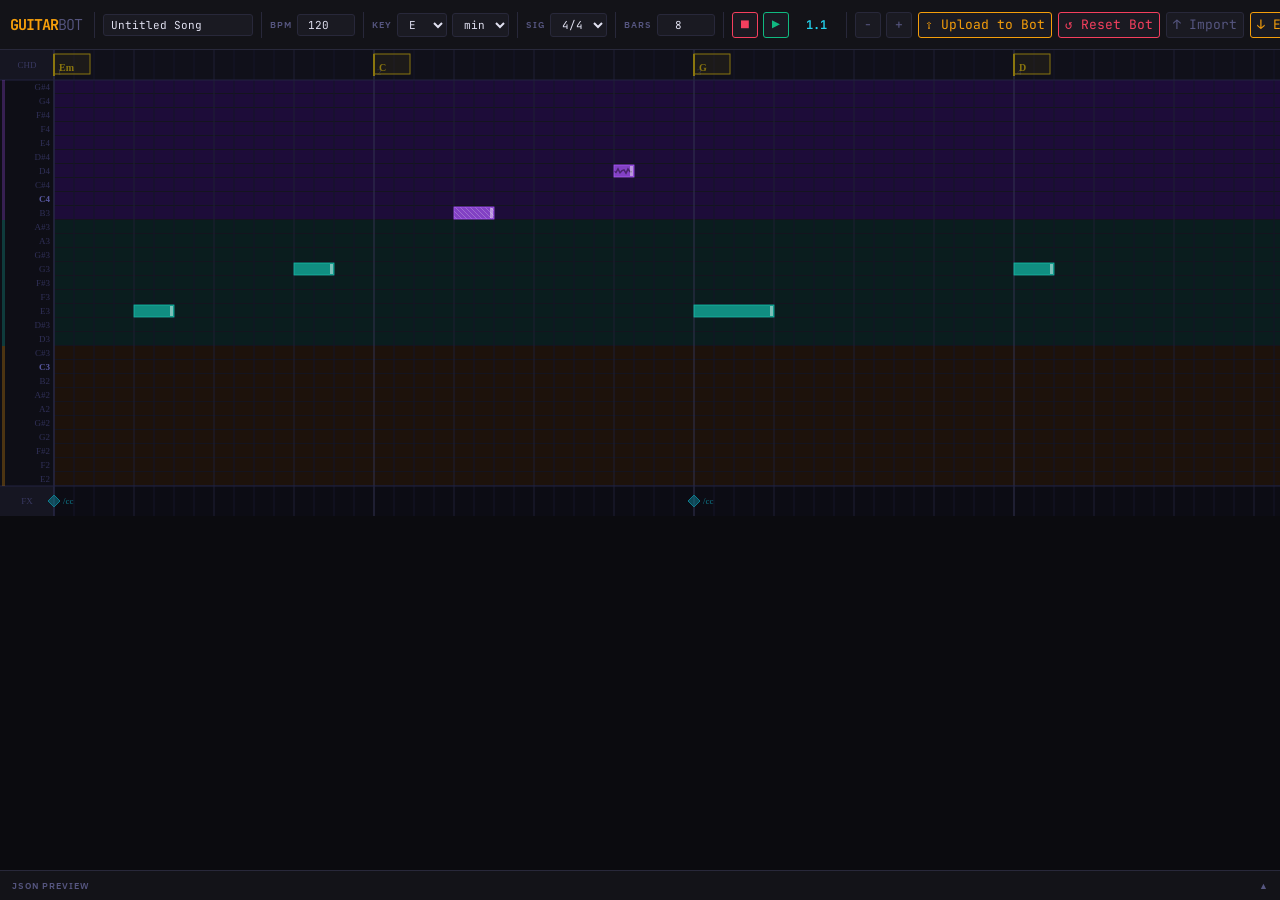
==== sequencer.html @ 1fec64f9 "tie web ui to send to robot" ====
<!DOCTYPE html>
<html lang="en">
<head>
<meta charset="UTF-8">
<meta name="viewport" content="width=device-width, initial-scale=1.0">
<title>GuitarBot Sequencer</title>
<link rel="preconnect" href="https://fonts.googleapis.com">
<link href="https://fonts.googleapis.com/css2?family=JetBrains+Mono:wght@300;400;500;600;700&family=IBM+Plex+Sans:wght@300;400;500;600&display=swap" rel="stylesheet">
<style>
*{box-sizing:border-box;margin:0;padding:0}
:root{
  --bg:#0b0b0f;--surface:#131318;--surface2:#1a1a22;--surface3:#22222e;
  --border:#28283a;--text:#e0e0f0;--text-dim:#565680;--text-muted:#2a2a44;
  --amber:#f59e0b;--amber-d:#7a5008;
  --teal:#14b8a6;--teal-d:#0a5c56;
  --purple:#a855f7;--purple-d:#5a1fa0;
  --cyan:#22d3ee;--red:#f43f5e;--green:#10b981;--yellow:#fbbf24;
}
html,body{height:100%;background:var(--bg);color:var(--text);font-family:'IBM Plex Sans',sans-serif;font-size:13px;overflow:hidden;user-select:none}

/* ── TOOLBAR ── */
#toolbar{height:50px;background:var(--surface);border-bottom:1px solid var(--border);display:flex;align-items:center;gap:6px;padding:0 10px;flex-shrink:0;overflow-x:auto}
#toolbar::-webkit-scrollbar{height:0}
.logo{font-family:'JetBrains Mono',monospace;font-weight:700;font-size:15px;color:var(--amber);letter-spacing:-1px;white-space:nowrap;margin-right:4px}
.logo em{color:var(--text-dim);font-style:normal;font-weight:300}
.sep{width:1px;height:26px;background:var(--border);margin:0 2px;flex-shrink:0}
.tg{display:flex;align-items:center;gap:5px;flex-shrink:0}
.tl{font-size:9px;font-weight:600;text-transform:uppercase;letter-spacing:1px;color:var(--text-dim);white-space:nowrap}
input[type=text],input[type=number],select{
  background:var(--surface2);border:1px solid var(--border);color:var(--text);
  border-radius:3px;padding:3px 7px;font-family:'JetBrains Mono',monospace;font-size:11px;
  outline:none;transition:border-color .15s}
input[type=text]:focus,input[type=number]:focus,select:focus{border-color:var(--amber)}
input[type=number]{width:58px;text-align:center}
#song-name{width:150px}
select{cursor:pointer;background-image:none}
.tbtn{height:26px;min-width:26px;border-radius:3px;border:1px solid var(--border);background:var(--surface2);
  color:var(--text-dim);cursor:pointer;display:flex;align-items:center;justify-content:center;
  font-size:13px;padding:0 6px;transition:all .1s;font-family:'JetBrains Mono',monospace}
.tbtn:hover{background:var(--surface3);color:var(--text)}
.tbtn.play{border-color:var(--green);color:var(--green)}
.tbtn.play.on{background:var(--green);color:#000}
.tbtn.stop{border-color:var(--red);color:var(--red)}
.tbtn.act{border-color:var(--amber);color:var(--amber)}
.tbtn.act:hover{background:var(--amber);color:#000}
.pos-disp{font-family:'JetBrains Mono',monospace;font-size:12px;font-weight:600;color:var(--cyan);min-width:44px;text-align:center}
.tr{margin-left:auto;display:flex;align-items:center;gap:6px;flex-shrink:0}

/* ── LAYOUT ── */
#app{display:flex;flex-direction:column;height:100vh}
#main{flex:1;display:flex;overflow:hidden;position:relative}
#seq{flex:1;display:flex;flex-direction:column;overflow:hidden;min-width:0}
#roll-wrap{flex:1;overflow:hidden;position:relative;cursor:crosshair}
canvas{display:block}

/* ── INSPECTOR ── */
#insp{
  width:232px;min-width:232px;background:var(--surface);border-left:1px solid var(--border);
  display:flex;flex-direction:column;
  transform:translateX(100%);transition:transform .2s ease;
  position:absolute;right:0;top:0;bottom:0;z-index:20;
}
#insp.open{transform:translateX(0)}
.ih{padding:12px 14px 9px;border-bottom:1px solid var(--border);display:flex;align-items:center;justify-content:space-between}
.it{font-family:'JetBrains Mono',monospace;font-size:10px;font-weight:700;text-transform:uppercase;letter-spacing:1.5px;color:var(--text-dim)}
.ix{width:20px;height:20px;border:none;background:none;color:var(--text-dim);cursor:pointer;font-size:17px;border-radius:3px;transition:all .1s;display:flex;align-items:center;justify-content:center}
.ix:hover{background:var(--surface2);color:var(--text)}
.ib{padding:14px;flex:1;overflow-y:auto}
.if{margin-bottom:14px}
.il{font-size:9px;font-weight:600;text-transform:uppercase;letter-spacing:1px;color:var(--text-dim);margin-bottom:5px;display:flex;align-items:center;justify-content:space-between}
.note-big{font-family:'JetBrains Mono',monospace;font-size:22px;font-weight:700;letter-spacing:-1px}
.note-sub{font-size:11px;color:var(--text-dim);margin-top:1px}
.sc{display:flex;align-items:center;gap:7px}
input[type=range]{flex:1;-webkit-appearance:none;height:3px;background:var(--surface3);border-radius:2px;outline:none;cursor:pointer}
input[type=range]::-webkit-slider-thumb{-webkit-appearance:none;width:13px;height:13px;background:var(--amber);border-radius:50%;cursor:pointer;transition:transform .1s}
input[type=range]::-webkit-slider-thumb:hover{transform:scale(1.2)}
.sv{font-family:'JetBrains Mono',monospace;font-size:12px;font-weight:600;color:var(--amber);min-width:28px;text-align:right}
.tog{position:relative;width:34px;height:18px;cursor:pointer;flex-shrink:0}
.tog input{display:none}
.tog-t{position:absolute;inset:0;background:var(--surface3);border-radius:9px;border:1px solid var(--border);transition:all .2s}
.tog input:checked+.tog-t{background:var(--teal);border-color:var(--teal)}
.tog-k{position:absolute;top:2px;left:2px;width:12px;height:12px;background:var(--text-dim);border-radius:50%;transition:all .2s}
.tog input:checked~.tog-k{left:18px;background:#fff}
.tog-row{display:flex;align-items:center;gap:8px}
.tog-lbl{font-size:12px}
.trem{
  display:none;align-items:center;gap:6px;
  background:linear-gradient(135deg,#2a1060,#0e2060);
  border:1px solid var(--purple);border-radius:4px;
  padding:5px 9px;margin-bottom:10px;
  font-family:'JetBrains Mono',monospace;font-size:9px;font-weight:700;
  text-transform:uppercase;letter-spacing:1px;color:var(--purple)
}
.trem.on{display:flex}
.trem svg path{animation:tw .35s infinite alternate}
@keyframes tw{from{d:path("M1 7 Q3 4 5 7 Q7 10 9 7 Q11 4 13 7")}to{d:path("M1 7 Q3 10 5 7 Q7 4 9 7 Q11 10 13 7")}}
.dur-in{width:75px}
.del-btn{
  width:100%;padding:7px;background:transparent;border:1px solid var(--red);
  color:var(--red);border-radius:3px;cursor:pointer;
  font-family:'JetBrains Mono',monospace;font-size:10px;font-weight:700;
  text-transform:uppercase;letter-spacing:1px;margin-top:6px;transition:all .1s
}
.del-btn:hover{background:var(--red);color:#fff}
.insp-sep{height:1px;background:var(--border);margin:10px 0}

/* ── JSON PANEL ── */
#jp-bar{
  height:30px;background:var(--surface);border-top:1px solid var(--border);
  display:flex;align-items:center;padding:0 12px;cursor:pointer;flex-shrink:0
}
#jp-bar:hover{background:var(--surface2)}
#jp-lbl{color:var(--text-dim);font-size:9px;font-weight:600;text-transform:uppercase;letter-spacing:1px}
#jp-chev{margin-left:auto;color:var(--text-dim);font-size:9px;transition:transform .2s}
#jp{background:var(--surface);max-height:0;overflow:hidden;transition:max-height .3s ease}
#jp.open{max-height:180px}
#jp-content{height:180px;overflow-y:auto;padding:8px 12px;font-family:'JetBrains Mono',monospace;font-size:10.5px;line-height:1.55;color:#8888b0;white-space:pre}
.jk{color:#7eb3f7}.js{color:#98d4a0}.jn{color:#f4a261}.jb{color:#e36397}

/* ── POPUPS ── */
.popup{
  position:fixed;background:var(--surface2);border:1px solid var(--border);
  border-radius:5px;padding:10px;z-index:50;display:none;min-width:190px;
  box-shadow:0 10px 30px rgba(0,0,0,.7)
}
.popup.on{display:block}
.ph{font-family:'JetBrains Mono',monospace;font-size:9px;color:var(--text-dim);text-transform:uppercase;letter-spacing:1px;margin-bottom:8px;display:flex;justify-content:space-between}
.pc{cursor:pointer}
.pr{margin-bottom:8px}
.pl{font-size:10px;color:var(--text-dim);margin-bottom:3px}
.popup select,.popup input{width:100%}
.pdel{display:block;width:100%;margin-top:8px;padding:4px 8px;background:transparent;border:1px solid var(--red);color:var(--red);border-radius:3px;cursor:pointer;font-size:10px;font-family:'JetBrains Mono',monospace;text-transform:uppercase;transition:all .1s}
.pdel:hover{background:var(--red);color:#fff}

::-webkit-scrollbar{width:5px;height:5px}
::-webkit-scrollbar-track{background:var(--surface)}
::-webkit-scrollbar-thumb{background:var(--surface3);border-radius:3px}
#hidden-file{display:none}
</style>
</head>
<body>
<div id="app">

<!-- TOOLBAR -->
<div id="toolbar">
  <div class="logo">GUITAR<em>BOT</em></div>
  <div class="sep"></div>
  <div class="tg"><input type="text" id="song-name" value="Untitled Song" placeholder="Song name…"></div>
  <div class="sep"></div>
  <div class="tg"><span class="tl">BPM</span><input type="number" id="bpm" value="120" min="20" max="300" step="0.5"></div>
  <div class="sep"></div>
  <div class="tg">
    <span class="tl">Key</span>
    <select id="key-root">
      <option>C</option><option>C#</option><option>D</option><option>D#</option>
      <option value="E" selected>E</option><option>F</option><option>F#</option>
      <option>G</option><option>G#</option><option>A</option><option>A#</option><option>B</option>
    </select>
    <select id="key-mode"><option value="minor" selected>min</option><option value="major">maj</option></select>
  </div>
  <div class="sep"></div>
  <div class="tg">
    <span class="tl">Sig</span>
    <select id="time-sig">
      <option value="4/4" selected>4/4</option><option value="3/4">3/4</option>
      <option value="6/8">6/8</option><option value="2/4">2/4</option><option value="5/4">5/4</option>
    </select>
  </div>
  <div class="sep"></div>
  <div class="tg"><span class="tl">Bars</span><input type="number" id="measures" value="8" min="1" max="64"></div>
  <div class="sep"></div>
  <div class="tg">
    <button class="tbtn stop" id="btn-stop" title="Stop">■</button>
    <button class="tbtn play" id="btn-play" title="Play">▶</button>
    <div class="pos-disp" id="pos">1.1</div>
  </div>
  <div class="sep"></div>
  <div class="tg">
    <button class="tbtn" id="zoom-out" title="Zoom out">−</button>
    <button class="tbtn" id="zoom-in" title="Zoom in">+</button>
  </div>
  <div class="tr">
    <button class="tbtn act" id="btn-upload">⇪ Upload to Bot</button>
    <button class="tbtn stop" id="btn-reset-bot">↺ Reset Bot</button>
    <button class="tbtn" id="btn-import">↑ Import</button>
    <button class="tbtn act" id="btn-export">↓ Export</button>
  </div>
</div>

<!-- MAIN -->
<div id="main">
  <div id="seq">
    <div id="roll-wrap"><canvas id="roll"></canvas></div>
    <div id="jp-bar" onclick="toggleJP()">
      <span id="jp-lbl">JSON Preview</span>
      <span id="jp-chev">▲</span>
    </div>
    <div id="jp"><div id="jp-content"></div></div>
  </div>

  <!-- INSPECTOR -->
  <div id="insp">
    <div class="ih">
      <span class="it">Note Inspector</span>
      <button class="ix" onclick="closeInsp()">×</button>
    </div>
    <div class="ib">
      <div class="if">
        <div class="note-big" id="i-note">E3</div>
        <div class="note-sub">MIDI <span id="i-midi">52</span> · <span id="i-str">String 2</span></div>
      </div>
      <div class="trem" id="i-trem">
        <svg width="14" height="10" viewBox="0 0 14 10"><path d="M1 5 Q3 2 5 5 Q7 8 9 5 Q11 2 13 5" stroke="currentColor" stroke-width="1.5" fill="none" stroke-linecap="round"/></svg>
        TREMOLO
      </div>
      <div class="if">
        <div class="il">Speed <span class="sv" id="i-sv">64</span></div>
        <div class="sc">
          <input type="range" id="i-speed" min="0" max="127" value="64" oninput="updSpeed(this.value)">
        </div>
        <div style="display:flex;justify-content:space-between;font-size:9px;color:var(--text-dim);margin-top:3px"><span>slow</span><span>fast</span></div>
      </div>
      <div class="if">
        <div class="il">Slide</div>
        <div class="tog-row">
          <label class="tog"><input type="checkbox" id="i-slide" onchange="updSlide(this.checked)"><div class="tog-t"></div><div class="tog-k"></div></label>
          <span class="tog-lbl" id="i-slide-lbl">Off</span>
        </div>
      </div>
      <div class="if">
        <div class="il">Duration (beats)</div>
        <input type="number" class="dur-in" id="i-dur" min="0.0625" max="16" step="0.0625" value="0.5" oninput="updDur(this.value)">
      </div>
      <div class="insp-sep"></div>
      <div class="if">
        <div class="il">String Override</div>
        <select id="i-str-ov" onchange="updStrOv(this.value)" style="width:100%">
          <option value="">Auto (by note)</option>
          <option value="0">0 — Low E</option>
          <option value="1">1 — D</option>
          <option value="2">2 — B</option>
        </select>
      </div>
      <button class="del-btn" onclick="delSelNote()">Delete Note</button>
    </div>
  </div>
</div>

</div>

<!-- CHORD POPUP -->
<div class="popup" id="cpop">
  <div class="ph">Chord Event <span class="pc" onclick="closeCPop()">×</span></div>
  <div class="pr"><div class="pl">Chord Symbol</div>
    <select id="cp-chord" onchange="updChord('chord',this.value)" style="width:100%">
      <option>Em</option><option>Am</option><option>Dm</option><option>Bm</option>
      <option>C</option><option>G</option><option>D</option><option>A</option>
      <option>E</option><option>F</option><option>Fm</option><option>Gm</option>
      <option>B</option><option>Eb</option><option>Ab</option><option>On</option>
    </select>
  </div>
  <div class="pr"><div class="pl">Beat Position</div>
    <input type="text" id="cp-beat" onchange="updChord('beat',this.value)" style="width:100%">
  </div>
  <button class="pdel" onclick="delChord()">Delete</button>
</div>

<!-- MIDI POPUP -->
<div class="popup" id="mpop">
  <div class="ph">MIDI FX Event <span class="pc" onclick="closeMPop()">×</span></div>
  <div class="pr"><div class="pl">OSC Address</div>
    <select id="mp-addr" onchange="updMidi('address',this.value)" style="width:100%">
      <option value="/cc">/cc — Control Change</option>
      <option value="/note">/note — Note On</option>
      <option value="/noteoff">/noteoff — Note Off</option>
      <option value="/program">/program — Program Change</option>
      <option value="/pitch">/pitch — Pitch Bend</option>
    </select>
  </div>
  <div class="pr"><div class="pl">Args (comma-separated)</div>
    <input type="text" id="mp-args" onchange="updMidi('args',this.value)" placeholder="7, 64" style="width:100%">
  </div>
  <div class="pr"><div class="pl">Interpolate</div>
    <div class="tog-row" style="margin-top:4px">
      <label class="tog"><input type="checkbox" id="mp-interp" onchange="updMidi('interp',this.checked?1:0)"><div class="tog-t"></div><div class="tog-k"></div></label>
      <span style="font-size:11px;color:var(--text-dim)">Smooth ramp</span>
    </div>
  </div>
  <button class="pdel" onclick="delMidi()">Delete</button>
</div>

<input type="file" id="hidden-file" accept=".json">

<script>
// ═══════════════════════════════════════════════
// CONSTANTS
// ═══════════════════════════════════════════════
const MIDI_MIN=40, MIDI_MAX=68, NOTE_COUNT=29;
const NOTE_H=14, LABEL_W=54, CHORD_H=30, MIDI_H=30;
const ROLL_H = NOTE_COUNT * NOTE_H; // 406
const CANVAS_H = CHORD_H + ROLL_H + MIDI_H; // 466
const SUBDIV=4; // 16th notes per beat
const IMPORT_KEY='guitarbot_startup_import_json';

const STRINGS=[
  {min:40,max:49,name:"String 1",color:"#f59e0b",dim:"#3b200566"},
  {min:50,max:58,name:"String 2",color:"#14b8a6",dim:"#0a3b3666"},
  {min:59,max:68,name:"String 3",color:"#a855f7",dim:"#3b107866"},
];

const NOTE_NAMES=["C","C#","D","D#","E","F","F#","G","G#","A","A#","B"];
const noteName=m=>NOTE_NAMES[m%12]+(Math.floor(m/12)-1);
const strOf=m=>STRINGS.find(s=>m>=s.min&&m<=s.max)||STRINGS[0];

// ═══════════════════════════════════════════════
// STATE
// ═══════════════════════════════════════════════
let S={
  songName:"Untitled Song", bpm:120, keyRoot:"E", keyMode:"minor",
  timeSig:"4/4", measures:8,
  pluck:[], chord:[], midi:[],
  nextId:1, zoom:80, scrollX:0,
  playing:false, playBeat:0,
  selPluck:null, selChord:null, selMidi:null,
};

const bpm=()=>{const[n]=S.timeSig.split('/').map(Number);return n};
const totalBeats=()=>S.measures*bpm();
const beatToX=b=>LABEL_W+b*S.zoom-S.scrollX;
const xToBeat=x=>(x-LABEL_W+S.scrollX)/S.zoom;
const noteToY=n=>CHORD_H+(MIDI_MAX-n)*NOTE_H;
const yToNote=y=>MIDI_MAX-Math.floor((y-CHORD_H)/NOTE_H);
const snap=b=>Math.round(b*SUBDIV)/SUBDIV;
const clamp=(v,a,b)=>Math.max(a,Math.min(b,v));

function beatLabel(b){
  const m=bpm(), bar=Math.floor(b/m)+1, beat=(b%m)+1;
  return `${bar}.${beat}`;
}
function parseBeat(s){
  if(!s)return 0;
  const p=String(s).split('.');
  const bar=parseInt(p[0])||1, beat=parseFloat(p[1])||1;
  return(bar-1)*bpm()+(beat-1);
}

// ═══════════════════════════════════════════════
// CANVAS
// ═══════════════════════════════════════════════
const canvas=document.getElementById('roll');
const ctx=canvas.getContext('2d');
let CW=0;

function resize(){
  CW=document.getElementById('roll-wrap').clientWidth;
  canvas.width=CW; canvas.height=CANVAS_H;
  render();
}

// ═══════════════════════════════════════════════
// RENDER
// ═══════════════════════════════════════════════
function render(){
  if(!ctx)return;
  ctx.clearRect(0,0,CW,CANVAS_H);
  drawBG(); drawGrid(); drawLabels();
  drawChordLane(); drawMidiLane(); drawNotes(); drawPlayhead();
}

function drawBG(){
  // Chord lane
  ctx.fillStyle='#10101a'; ctx.fillRect(0,0,CW,CHORD_H);
  // Roll rows
  for(let n=MIDI_MIN;n<=MIDI_MAX;n++){
    const y=noteToY(n), s=strOf(n);
    ctx.fillStyle=s.dim; ctx.fillRect(LABEL_W,y,CW-LABEL_W,NOTE_H);
    ctx.fillStyle='#14141e'; ctx.fillRect(LABEL_W,y+NOTE_H-1,CW-LABEL_W,1);
  }
  // MIDI lane
  const my=CHORD_H+ROLL_H;
  ctx.fillStyle='#0c0c14'; ctx.fillRect(0,my,CW,MIDI_H);
  // Label column
  ctx.fillStyle='#0e0e16';
  ctx.fillRect(0,0,LABEL_W,CANVAS_H);
  ctx.fillStyle='#161622'; ctx.fillRect(0,0,LABEL_W,CHORD_H);
  ctx.fillRect(0,my,LABEL_W,MIDI_H);
  // Lane labels
  ctx.fillStyle='#383860'; ctx.font='500 9px "JetBrains Mono"'; ctx.textAlign='center';
  ctx.fillText('CHD',LABEL_W/2,CHORD_H/2+3);
  ctx.fillText('FX',LABEL_W/2,my+MIDI_H/2+3);
}

function drawGrid(){
  const tb=totalBeats(), m=bpm();
  for(let i=0;i<=tb*SUBDIV;i++){
    const b=i/SUBDIV, x=beatToX(b);
    if(x<LABEL_W-1||x>CW+1)continue;
    const isMeasure=(i%(m*SUBDIV))===0;
    const isBeat=(i%SUBDIV)===0;
    ctx.strokeStyle=isMeasure?'#323250':isBeat?'#1e1e34':'#141428';
    ctx.lineWidth=1;
    ctx.beginPath(); ctx.moveTo(x,0); ctx.lineTo(x,CANVAS_H); ctx.stroke();
    if(isMeasure){
      const bar=Math.round(b/m)+1;
      ctx.fillStyle='#323250'; ctx.font='500 9px "JetBrains Mono"';
      ctx.textAlign='left'; ctx.fillText(bar,x+3,CHORD_H-5);
    }
  }
  // Zone separators
  ctx.strokeStyle='#232340'; ctx.lineWidth=1;
  [[0,CHORD_H],[0,CHORD_H+ROLL_H]].forEach(([,y])=>{
    ctx.beginPath(); ctx.moveTo(0,y); ctx.lineTo(CW,y); ctx.stroke();
  });
  ctx.beginPath(); ctx.moveTo(LABEL_W,0); ctx.lineTo(LABEL_W,CANVAS_H); ctx.stroke();
}

function drawLabels(){
  ctx.textAlign='right';
  for(let n=MIDI_MIN;n<=MIDI_MAX;n++){
    const y=noteToY(n), isC=(n%12)===0;
    ctx.fillStyle=isC?'#5858a0':'#303058';
    ctx.font=(isC?'600':'400')+' 9px "JetBrains Mono"';
    ctx.fillText(noteName(n),LABEL_W-4,y+NOTE_H/2+3);
  }
  // String range indicators
  STRINGS.forEach(s=>{
    const y1=noteToY(s.max), y2=noteToY(s.min)+NOTE_H;
    ctx.fillStyle=s.color+'44'; ctx.fillRect(2,y1,3,y2-y1);
  });
}

function drawChordLane(){
  state.chord.forEach(ev=>{
    const x=beatToX(parseBeat(ev.beat));
    if(x<LABEL_W-60||x>CW+20)return;
    const sel=ev.id===S.selChord;
    const col=sel?'#fbbf24':'#8a760e';
    // Stem
    ctx.fillStyle=col; ctx.fillRect(x-1,4,2,CHORD_H-8);
    // Flag box
    const fw=Math.max(36,ev.chord.length*8+10);
    ctx.fillStyle=sel?'#fbbf2418':'#8a760e18';
    ctx.fillRect(x,4,fw,CHORD_H-10);
    ctx.strokeStyle=col; ctx.lineWidth=1;
    ctx.strokeRect(x,4,fw,CHORD_H-10);
    ctx.fillStyle=col; ctx.font='600 10px "JetBrains Mono"';
    ctx.textAlign='left'; ctx.fillText(ev.chord,x+5,CHORD_H-9);
  });
}

function drawMidiLane(){
  const my=CHORD_H+ROLL_H, cy=my+MIDI_H/2;
  S.midi.forEach(ev=>{
    const x=beatToX(parseBeat(ev.beat));
    if(x<LABEL_W-20||x>CW+20)return;
    const sel=ev.id===S.selMidi;
    const col=sel?'#22d3ee':'#0e7a8c';
    const sz=sel?8:6;
    ctx.beginPath();
    ctx.moveTo(x,cy-sz); ctx.lineTo(x+sz,cy);
    ctx.lineTo(x,cy+sz); ctx.lineTo(x-sz,cy);
    ctx.closePath();
    ctx.fillStyle=col+(sel?'':'88'); ctx.fill();
    ctx.strokeStyle=col; ctx.lineWidth=1; ctx.stroke();
    ctx.fillStyle=col; ctx.font='500 9px "JetBrains Mono"';
    ctx.textAlign='left'; ctx.fillText(ev.address,x+sz+3,cy+3);
  });
}

function drawNotes(){
  S.pluck.forEach(ev=>{
    const b=parseBeat(ev.beat), x=beatToX(b);
    const y=noteToY(ev.note);
    const w=Math.max(8,ev.duration_b*S.zoom);
    if(x+w<LABEL_W||x>CW)return;
    const sel=ev.id===S.selPluck;
    const s=strOf(ev.note);
    const isTrem=ev.duration_b<0.5;
    const cx2=Math.max(LABEL_W,x), cw2=Math.min(CW,x+w)-cx2;
    if(cw2<=0)return;

    ctx.save();
    ctx.beginPath(); ctx.rect(cx2,y+1,cw2,NOTE_H-2); ctx.clip();

    // Body
    ctx.fillStyle=s.color+(sel?'ee':'bb');
    ctx.fillRect(x,y+1,w,NOTE_H-2);

    // Slide stripes
    if(ev.slide){
      ctx.strokeStyle='rgba(255,255,255,0.22)'; ctx.lineWidth=1;
      for(let sx=x-NOTE_H;sx<x+w+NOTE_H;sx+=5){
        ctx.beginPath(); ctx.moveTo(sx,y+1); ctx.lineTo(sx+NOTE_H-2,y+NOTE_H-1); ctx.stroke();
      }
    }
    // Tremolo wave
    if(isTrem){
      ctx.strokeStyle='rgba(0,0,0,0.45)'; ctx.lineWidth=1.5;
      const my2=y+NOTE_H/2;
      ctx.beginPath();
      for(let tx=x;tx<x+w;tx+=2){
        const wy=my2+Math.sin((tx-x)*1.2)*2.2;
        tx===x?ctx.moveTo(tx,wy):ctx.lineTo(tx,wy);
      }
      ctx.stroke();
    }
    ctx.restore();

    // Border
    ctx.strokeStyle=sel?'#fff':s.color;
    ctx.lineWidth=sel?1.5:0.8;
    if(sel){ctx.shadowBlur=10;ctx.shadowColor=s.color}
    ctx.strokeRect(cx2,y+1,cw2,NOTE_H-2);
    ctx.shadowBlur=0;

    // Resize handle
    const hx=Math.min(CW-4,x+w-4);
    if(hx>=LABEL_W){
      ctx.fillStyle='rgba(255,255,255,0.45)';
      ctx.fillRect(hx,y+2,3,NOTE_H-4);
    }
  });
}

function drawPlayhead(){
  if(!S.playing&&S.playBeat===0)return;
  const x=beatToX(S.playBeat);
  if(x<LABEL_W||x>CW)return;
  ctx.strokeStyle='#f43f5e'; ctx.lineWidth=1.5;
  ctx.beginPath(); ctx.moveTo(x,0); ctx.lineTo(x,CANVAS_H); ctx.stroke();
  ctx.fillStyle='#f43f5e';
  ctx.beginPath(); ctx.moveTo(x-5,0); ctx.lineTo(x+5,0); ctx.lineTo(x,8); ctx.closePath(); ctx.fill();
}

// ═══════════════════════════════════════════════
// INTERACTION
// ═══════════════════════════════════════════════
let drag=null;

canvas.addEventListener('contextmenu',e=>{
  e.preventDefault();
  const r=canvas.getBoundingClientRect();
  const hit=hitPluck(e.clientX-r.left,e.clientY-r.top);
  if(hit){rmPluck(hit.id);closeInsp();render();syncJSON()}
});

canvas.addEventListener('pointerdown',e=>{
  if(e.button!==0)return;
  canvas.setPointerCapture(e.pointerId);
  const r=canvas.getBoundingClientRect();
  const cx=e.clientX-r.left, cy=e.clientY-r.top;
  closeCPop(); closeMPop();
  const myY=CHORD_H+ROLL_H;

  if(cy<CHORD_H){chordDown(cx,cy,e);return}
  if(cy>=myY){midiDown(cx,cy,e);return}

  const hit=hitPluck(cx,cy);
  if(hit){
    const bx=beatToX(parseBeat(hit.beat)), hw=Math.max(8,hit.duration_b*S.zoom);
    const isResize=cx>=bx+hw-6&&cx<=bx+hw+3;
    drag=isResize
      ?{type:'resize',id:hit.id,sx:cx,od:hit.duration_b}
      :{type:'drag',id:hit.id,sx:cx,sy:cy,
        ob:parseBeat(hit.beat),on:hit.note,
        bo:parseBeat(hit.beat)-xToBeat(cx),
        no:hit.note-yToNote(cy)};
    selPluck(hit.id);
  } else if(cx>=LABEL_W){
    const b=snap(Math.max(0,xToBeat(cx)));
    const n=clamp(yToNote(cy),MIDI_MIN,MIDI_MAX);
    if(b<totalBeats())addNote(b,n);
    deselectAll();
  }
  render();
});

canvas.addEventListener('pointermove',e=>{
  if(!drag)return;
  const r=canvas.getBoundingClientRect();
  const cx=e.clientX-r.left, cy=e.clientY-r.top;
  const ev=S.pluck.find(p=>p.id===drag.id);
  if(!ev)return;
  if(drag.type==='drag'){
    ev.beat=beatLabel(snap(Math.max(0,xToBeat(cx)+drag.bo)));
    ev.note=clamp(yToNote(cy)+drag.no,MIDI_MIN,MIDI_MAX);
    if(S.selPluck===ev.id)refreshInspNote(ev);
  } else {
    const dx=cx-drag.sx;
    ev.duration_b=Math.max(1/SUBDIV,Math.round((drag.od+dx/S.zoom)*SUBDIV)/SUBDIV);
    if(S.selPluck===ev.id)refreshInspDur(ev);
  }
  render();
});

canvas.addEventListener('pointerup',()=>{if(drag){syncJSON();drag=null}});

function chordDown(cx,cy,e){
  if(cx<LABEL_W)return;
  const hit=hitChord(cx,cy);
  if(hit){selChord(hit.id);showCPop(hit,e.clientX,e.clientY)}
  else{const b=snap(Math.max(0,xToBeat(cx)));if(b<totalBeats()){addChord(b);render()}}
}
function midiDown(cx,cy,e){
  if(cx<LABEL_W)return;
  const hit=hitMidi(cx,cy);
  if(hit){selMidi(hit.id);showMPop(hit,e.clientX,e.clientY)}
  else{const b=snap(Math.max(0,xToBeat(cx)));if(b<totalBeats()){addMidi(b);render()}}
}

function hitPluck(cx,cy){
  for(const ev of S.pluck){
    const x=beatToX(parseBeat(ev.beat)),y=noteToY(ev.note),w=Math.max(8,ev.duration_b*S.zoom);
    if(cx>=x&&cx<=x+w&&cy>=y+1&&cy<=y+NOTE_H-1)return ev;
  }return null;
}
function hitChord(cx,cy){
  for(const ev of S.chord){
    const x=beatToX(parseBeat(ev.beat)),fw=Math.max(36,ev.chord.length*8+10);
    if(cx>=x-4&&cx<=x+fw&&cy>=4&&cy<=CHORD_H-4)return ev;
  }return null;
}
function hitMidi(cx,cy){
  const my=CHORD_H+ROLL_H, cy2=my+MIDI_H/2;
  for(const ev of S.midi){
    const x=beatToX(parseBeat(ev.beat));
    if(Math.abs(cx-x)<10&&Math.abs(cy-cy2)<10)return ev;
  }return null;
}

canvas.addEventListener('wheel',e=>{
  e.preventDefault();
  if(e.ctrlKey||e.metaKey){
    S.zoom=clamp(S.zoom*(e.deltaY>0?0.88:1.14),18,320);
  } else {
    const maxScroll=Math.max(0,totalBeats()*S.zoom-CW+LABEL_W+80);
    S.scrollX=clamp(S.scrollX+(e.shiftKey?e.deltaY:e.deltaX)*0.8,0,maxScroll);
  }
  render();
},{passive:false});

// ═══════════════════════════════════════════════
// CRUD
// ═══════════════════════════════════════════════
function addNote(b,n){
  const ev={id:S.nextId++,note:n,duration_b:0.5,speed:64,slide:0,beat:beatLabel(b),string_index:null};
  S.pluck.push(ev); selPluck(ev.id); syncJSON(); return ev;
}
function rmPluck(id){
  S.pluck=S.pluck.filter(e=>e.id!==id);
  if(S.selPluck===id){S.selPluck=null;closeInsp()}
  syncJSON();
}
function addChord(b){
  const ev={id:S.nextId++,chord:'Em',beat:beatLabel(b)};
  S.chord.push(ev); selChord(ev.id); syncJSON(); return ev;
}
function addMidi(b){
  const ev={id:S.nextId++,address:'/cc',args:[7,64],interp:0,beat:beatLabel(b)};
  S.midi.push(ev); selMidi(ev.id); syncJSON(); return ev;
}

// ═══════════════════════════════════════════════
// SELECTION
// ═══════════════════════════════════════════════
function selPluck(id){
  S.selPluck=id; S.selChord=null; S.selMidi=null;
  const ev=S.pluck.find(e=>e.id===id);
  if(ev)openInsp(ev);
}
function selChord(id){S.selChord=id;S.selPluck=null;S.selMidi=null;closeInsp()}
function selMidi(id){S.selMidi=id;S.selPluck=null;S.selChord=null;closeInsp()}
function deselectAll(){S.selPluck=null;S.selChord=null;S.selMidi=null;closeInsp()}

// ═══════════════════════════════════════════════
// INSPECTOR
// ═══════════════════════════════════════════════
function openInsp(ev){
  document.getElementById('insp').classList.add('open');
  refreshInspNote(ev); refreshInspDur(ev);
  document.getElementById('i-speed').value=ev.speed;
  document.getElementById('i-sv').textContent=ev.speed;
  document.getElementById('i-slide').checked=ev.slide===1;
  document.getElementById('i-slide-lbl').textContent=ev.slide?'On':'Off';
  document.getElementById('i-str-ov').value=ev.string_index!==null?ev.string_index:'';
}
function refreshInspNote(ev){
  const s=strOf(ev.note);
  document.getElementById('i-note').textContent=noteName(ev.note);
  document.getElementById('i-note').style.color=s.color;
  document.getElementById('i-midi').textContent=ev.note;
  document.getElementById('i-str').textContent=s.name;
  document.getElementById('i-str').style.color=s.color;
}
function refreshInspDur(ev){
  document.getElementById('i-dur').value=ev.duration_b;
  document.getElementById('i-trem').classList.toggle('on',ev.duration_b<0.5);
}
function closeInsp(){document.getElementById('insp').classList.remove('open')}

function updSpeed(v){
  const ev=S.pluck.find(e=>e.id===S.selPluck);if(!ev)return;
  ev.speed=parseInt(v);
  document.getElementById('i-sv').textContent=v;
  syncJSON(); render();
}
function updSlide(c){
  const ev=S.pluck.find(e=>e.id===S.selPluck);if(!ev)return;
  ev.slide=c?1:0;
  document.getElementById('i-slide-lbl').textContent=c?'On':'Off';
  syncJSON(); render();
}
function updDur(v){
  const ev=S.pluck.find(e=>e.id===S.selPluck);if(!ev)return;
  ev.duration_b=Math.max(0.0625,parseFloat(v)||0.5);
  document.getElementById('i-trem').classList.toggle('on',ev.duration_b<0.5);
  syncJSON(); render();
}
function updStrOv(v){
  const ev=S.pluck.find(e=>e.id===S.selPluck);if(!ev)return;
  ev.string_index=v===''?null:parseInt(v);
  syncJSON();
}
function delSelNote(){if(S.selPluck!==null){rmPluck(S.selPluck);render()}}

// ═══════════════════════════════════════════════
// CHORD POPUP
// ═══════════════════════════════════════════════
function showCPop(ev,px,py){
  const p=document.getElementById('cpop');
  p.style.left=px+'px'; p.style.top=py+'px'; p.classList.add('on');
  document.getElementById('cp-chord').value=ev.chord;
  document.getElementById('cp-beat').value=ev.beat;
  setTimeout(()=>{
    const r=p.getBoundingClientRect();
    if(r.bottom>window.innerHeight)p.style.top=(py-r.height-8)+'px';
    if(r.right>window.innerWidth)p.style.left=(px-r.width)+'px';
  },0);
}
function closeCPop(){document.getElementById('cpop').classList.remove('on')}
function updChord(k,v){
  const ev=S.chord.find(e=>e.id===S.selChord);if(!ev)return;
  ev[k]=v; syncJSON(); render();
}
function delChord(){
  if(S.selChord===null)return;
  S.chord=S.chord.filter(e=>e.id!==S.selChord);
  S.selChord=null; closeCPop(); syncJSON(); render();
}

// ═══════════════════════════════════════════════
// MIDI POPUP
// ═══════════════════════════════════════════════
function showMPop(ev,px,py){
  const p=document.getElementById('mpop');
  p.style.left=px+'px'; p.style.top=py+'px'; p.classList.add('on');
  document.getElementById('mp-addr').value=ev.address;
  document.getElementById('mp-args').value=ev.args.join(', ');
  document.getElementById('mp-interp').checked=ev.interp===1;
  setTimeout(()=>{
    const r=p.getBoundingClientRect();
    if(r.bottom>window.innerHeight)p.style.top=(py-r.height-8)+'px';
    if(r.right>window.innerWidth)p.style.left=(px-r.width)+'px';
  },0);
}
function closeMPop(){document.getElementById('mpop').classList.remove('on')}
function updMidi(k,v){
  const ev=S.midi.find(e=>e.id===S.selMidi);if(!ev)return;
  if(k==='args'){ev.args=v.split(',').map(s=>{const n=parseFloat(s.trim());return isNaN(n)?0:n})}
  else{ev[k]=v}
  syncJSON(); render();
}
function delMidi(){
  if(S.selMidi===null)return;
  S.midi=S.midi.filter(e=>e.id!==S.selMidi);
  S.selMidi=null; closeMPop(); syncJSON(); render();
}

// ═══════════════════════════════════════════════
// TRANSPORT
// ═══════════════════════════════════════════════
const Synth={
  ctx:null,
  master:null,
  active:new Set(),
  async ensure(){
    if(!this.ctx){
      const AC=window.AudioContext||window.webkitAudioContext;
      if(!AC)return false;
      this.ctx=new AC();
      this.master=this.ctx.createGain();
      this.master.gain.value=0.22;
      this.master.connect(this.ctx.destination);
    }
    if(this.ctx.state==='suspended'){
      try{await this.ctx.resume();}catch(_e){}
    }
    return this.ctx.state==='running';
  },
  midiToFreq(m){return 440*Math.pow(2,(m-69)/12)},
  trigger(note,durS=0.2,vel=90){
    if(!this.ctx||!this.master)return;
    const now=this.ctx.currentTime;
    const d=Math.max(0.03,durS);
    const rel=Math.min(0.12,Math.max(0.03,d*0.45));
    const atk=0.005;
    const amp=0.05+Math.min(1,Math.max(0,vel/127))*0.2;

    const osc=this.ctx.createOscillator();
    const g=this.ctx.createGain();
    osc.type='triangle';
    osc.frequency.setValueAtTime(this.midiToFreq(note),now);

    g.gain.setValueAtTime(0.0001,now);
    g.gain.exponentialRampToValueAtTime(amp,now+atk);
    g.gain.setValueAtTime(amp,now+Math.max(atk,d-rel));
    g.gain.exponentialRampToValueAtTime(0.0001,now+d);

    osc.connect(g); g.connect(this.master);
    osc.start(now);
    osc.stop(now+d+0.01);

    this.active.add(osc);
    osc.onended=()=>{this.active.delete(osc)};
  },
  stopAll(){
    for(const osc of this.active){
      try{osc.stop();}catch(_e){}
    }
    this.active.clear();
  }
};

function triggerPluckEventsBetween(prevBeat,nextBeat){
  if(nextBeat<=prevBeat)return;
  const bps=S.bpm/60;
  for(const ev of S.pluck){
    const eb=parseBeat(ev.beat);
    if(eb>=prevBeat&&eb<nextBeat){
      const durS=(ev.duration_b??0.5)/bps;
      Synth.trigger(ev.note,durS,ev.speed??64);
    }
  }
}

let playIv=null, playT0=null, playB0=0;

document.getElementById('btn-play').addEventListener('click',()=>{
  if(S.playing)return;
  Synth.ensure();
  S.playing=true; playT0=performance.now(); playB0=S.playBeat;
  document.getElementById('btn-play').classList.add('on');
  playIv=setInterval(()=>{
    const prevBeat=S.playBeat;
    const bps=S.bpm/60;
    S.playBeat=playB0+(performance.now()-playT0)/1000*bps;
    triggerPluckEventsBetween(prevBeat,S.playBeat);
    if(S.playBeat>=totalBeats()){stopPlay()}
    else{
      const m=bpm(), bar=Math.floor(S.playBeat/m)+1, b=Math.floor(S.playBeat%m)+1;
      document.getElementById('pos').textContent=`${bar}.${b}`;
      render();
    }
  },16);
});

document.getElementById('btn-stop').addEventListener('click',stopPlay);
function stopPlay(){
  S.playing=false; clearInterval(playIv); playIv=null;
  Synth.stopAll();
  S.playBeat=0; document.getElementById('btn-play').classList.remove('on');
  document.getElementById('pos').textContent='1.1'; render();
}

// ═══════════════════════════════════════════════
// ZOOM BUTTONS
// ═══════════════════════════════════════════════
document.getElementById('zoom-in').addEventListener('click',()=>{S.zoom=clamp(S.zoom*1.25,18,320);render()});
document.getElementById('zoom-out').addEventListener('click',()=>{S.zoom=clamp(S.zoom/1.25,18,320);render()});

// ═══════════════════════════════════════════════
// TOOLBAR BINDINGS
// ═══════════════════════════════════════════════
document.getElementById('song-name').addEventListener('input',e=>{S.songName=e.target.value;syncJSON()});
document.getElementById('bpm').addEventListener('input',e=>{S.bpm=Math.max(1,parseFloat(e.target.value)||120);syncJSON()});
document.getElementById('key-root').addEventListener('change',e=>{S.keyRoot=e.target.value;syncJSON()});
document.getElementById('key-mode').addEventListener('change',e=>{S.keyMode=e.target.value;syncJSON()});
document.getElementById('time-sig').addEventListener('change',e=>{S.timeSig=e.target.value;render();syncJSON()});
document.getElementById('measures').addEventListener('input',e=>{S.measures=clamp(parseInt(e.target.value)||8,1,64);render();syncJSON()});

// ═══════════════════════════════════════════════
// JSON PREVIEW
// ═══════════════════════════════════════════════
function buildJSON(){
  const tracks=[];
  if(S.chord.length){
    tracks.push({name:"chords_main",type:"chord",
      events:[...S.chord].sort((a,b)=>parseBeat(a.beat)-parseBeat(b.beat))
        .map(e=>({chord:e.chord,beat:e.beat}))});
  }
  if(S.pluck.length){
    tracks.push({name:"pluck_main",type:"pluck",
      events:[...S.pluck].sort((a,b)=>parseBeat(a.beat)-parseBeat(b.beat))
        .map(e=>{
          const o={note:e.note,duration_b:e.duration_b,speed:e.speed,slide:e.slide,beat:e.beat};
          if(e.string_index!==null)o.string_index=e.string_index;
          return o;
        })});
  }
  if(S.midi.length){
    tracks.push({name:"midi_fx",type:"midi",
      events:[...S.midi].sort((a,b)=>parseBeat(a.beat)-parseBeat(b.beat))
        .map(e=>({address:e.address,args:e.args,interp:e.interp,beat:e.beat}))});
  }
  return{song:{name:S.songName,meta:{key:`${S.keyRoot} ${S.keyMode}`,time_signature:S.timeSig,bpm:S.bpm,tempo_curve:[{time:0.0,bpm:S.bpm}]},tracks}};
}

function hlJSON(s){
  return s
    .replace(/("(?:[^"\\]|\\.)*")\s*:/g,'<span class="jk">$1</span>:')
    .replace(/:\s*("(?:[^"\\]|\\.)*")/g,': <span class="js">$1</span>')
    .replace(/:\s*(-?\d+\.?\d*)/g,': <span class="jn">$1</span>')
    .replace(/:\s*(true|false|null)/g,': <span class="jb">$1</span>');
}

function syncJSON(){
  const jp=document.getElementById('jp');
  if(!jp.classList.contains('open'))return;
  document.getElementById('jp-content').innerHTML=hlJSON(JSON.stringify(buildJSON(),null,2));
}

function toggleJP(){
  const jp=document.getElementById('jp'), ch=document.getElementById('jp-chev');
  jp.classList.toggle('open');
  ch.style.transform=jp.classList.contains('open')?'rotate(180deg)':'';
  syncJSON();
}

// ═══════════════════════════════════════════════
// EXPORT / IMPORT
// ═══════════════════════════════════════════════
document.getElementById('btn-export').addEventListener('click',()=>{
  const blob=new Blob([JSON.stringify(buildJSON(),null,2)],{type:'application/json'});
  const a=document.createElement('a');
  a.href=URL.createObjectURL(blob);
  a.download=(S.songName.replace(/[^a-z0-9_\-]/gi,'_').toLowerCase()||'song')+'.json';
  a.click(); URL.revokeObjectURL(a.href);
});

document.getElementById('btn-upload').addEventListener('click',async()=>{
  const btn=document.getElementById('btn-upload');
  const original=btn.textContent;
  btn.disabled=true;
  btn.textContent='… Uploading';
  try{
    const res=await fetch('http://127.0.0.1:8765/upload',{
      method:'POST',
      headers:{'Content-Type':'application/json'},
      body:JSON.stringify(buildJSON())
    });
    const data=await res.json().catch(()=>({ok:false,error:'Invalid server response'}));
    if(!res.ok||!data.ok)throw new Error(data.error||`HTTP ${res.status}`);
    btn.textContent='✓ Uploaded';
    setTimeout(()=>{btn.textContent=original;btn.disabled=false},900);
  }catch(err){
    alert(
      'Upload failed. Start the local uploader first:\n\n'
      +'python send_song_arrangement.py --serve\n\n'
      +'Then try Upload to Bot again.\n\n'
      +`Details: ${err.message}`
    );
    btn.textContent=original;
    btn.disabled=false;
  }
});

document.getElementById('btn-reset-bot').addEventListener('click',async()=>{
  const btn=document.getElementById('btn-reset-bot');
  const original=btn.textContent;
  btn.disabled=true;
  btn.textContent='… Resetting';
  try{
    const res=await fetch('http://127.0.0.1:8765/reset',{method:'POST'});
    const data=await res.json().catch(()=>({ok:false,error:'Invalid server response'}));
    if(!res.ok||!data.ok)throw new Error(data.error||`HTTP ${res.status}`);
    btn.textContent='✓ Reset';
    setTimeout(()=>{btn.textContent=original;btn.disabled=false},900);
  }catch(err){
    alert(
      'Reset failed. Start the local uploader first:\n\n'
      +'python send_song_arrangement.py --serve\n\n'
      +'Then try Reset Bot again.\n\n'
      +`Details: ${err.message}`
    );
    btn.textContent=original;
    btn.disabled=false;
  }
});

document.getElementById('btn-import').addEventListener('click',()=>document.getElementById('hidden-file').click());
document.getElementById('hidden-file').addEventListener('change',e=>{
  const f=e.target.files[0]; if(!f)return;
  const r=new FileReader();
  r.onload=ev=>{try{loadJSON(JSON.parse(ev.target.result))}catch(err){alert('Invalid JSON: '+err.message)}};
  r.readAsText(f); e.target.value='';
});

function loadJSON(data){
  const song=data.song; if(!song)return alert('Missing "song" key');
  S.songName=song.name||'Imported';
  document.getElementById('song-name').value=S.songName;
  if(song.meta){
    const m=song.meta;
    if(m.bpm){S.bpm=m.bpm;document.getElementById('bpm').value=m.bpm}
    if(m.key){const p=m.key.split(' ');S.keyRoot=p[0]||'E';S.keyMode=p[1]||'minor';
      document.getElementById('key-root').value=S.keyRoot;
      document.getElementById('key-mode').value=S.keyMode}
    if(m.time_signature){S.timeSig=m.time_signature;document.getElementById('time-sig').value=S.timeSig}
  }
  S.pluck=[]; S.chord=[]; S.midi=[]; S.nextId=1;
  S.selPluck=null; S.selChord=null; S.selMidi=null; closeInsp();
  let maxB=0;
  (song.tracks||[]).forEach(tr=>{
    (tr.events||[]).forEach(ev=>{
      const b=ev.beat?parseBeat(ev.beat):0;
      maxB=Math.max(maxB,b);
      if(tr.type==='pluck'){
        S.pluck.push({id:S.nextId++,note:ev.note||52,
          duration_b:ev.duration_b??ev.duration??0.5,
          speed:ev.speed??64,slide:ev.slide??0,
          beat:ev.beat||beatLabel(b),
          string_index:ev.string_index??null});
      } else if(tr.type==='chord'){
        S.chord.push({id:S.nextId++,chord:ev.chord||'Em',beat:ev.beat||beatLabel(b)});
      } else if(tr.type==='midi'){
        S.midi.push({id:S.nextId++,address:ev.address||'/cc',args:ev.args||[],interp:ev.interp??0,beat:ev.beat||beatLabel(b)});
      }
    });
  });
  const m=bpm();
  S.measures=Math.max(8,Math.ceil(maxB/m)+2);
  document.getElementById('measures').value=S.measures;
  render(); syncJSON();
}

// ═══════════════════════════════════════════════
// CLOSE POPUPS ON OUTSIDE CLICK
// ═══════════════════════════════════════════════
document.addEventListener('pointerdown',e=>{
  if(!document.getElementById('cpop').contains(e.target)&&e.target!==canvas)closeCPop();
  if(!document.getElementById('mpop').contains(e.target)&&e.target!==canvas)closeMPop();
});

// ═══════════════════════════════════════════════
// KEYBOARD DELETE
// ═══════════════════════════════════════════════
document.addEventListener('keydown',e=>{
  if(e.key!=='Delete'&&e.key!=='Backspace')return;
  const tag=document.activeElement?.tagName;
  if(tag==='INPUT'||tag==='SELECT'||tag==='TEXTAREA')return;
  if(S.selPluck!==null){delSelNote();render()}
  else if(S.selChord!==null){delChord()}
  else if(S.selMidi!==null){delMidi()}
});

// ═══════════════════════════════════════════════
// INIT — load example song
// ═══════════════════════════════════════════════
// alias
const state=S;

function applyNewProject(){
  S.songName='Untitled Song';
  S.bpm=120;
  S.keyRoot='E';
  S.keyMode='minor';
  S.timeSig='4/4';
  S.measures=8;
  S.playing=false;
  S.playBeat=0;
  S.scrollX=0;
  S.pluck=[];
  S.chord=[];
  S.midi=[];
  S.nextId=1;
  S.selPluck=null;
  S.selChord=null;
  S.selMidi=null;
  closeInsp();

  document.getElementById('song-name').value=S.songName;
  document.getElementById('bpm').value=S.bpm;
  document.getElementById('key-root').value=S.keyRoot;
  document.getElementById('key-mode').value=S.keyMode;
  document.getElementById('time-sig').value=S.timeSig;
  document.getElementById('measures').value=S.measures;
  document.getElementById('pos').textContent='1.1';
}

function applyExampleProject(){
  applyNewProject();
  S.pluck=[
    {id:S.nextId++,note:52,duration_b:0.5,speed:64,slide:0,beat:"1.2",string_index:null},
    {id:S.nextId++,note:55,duration_b:0.5,speed:80,slide:0,beat:"1.4",string_index:null},
    {id:S.nextId++,note:59,duration_b:0.5,speed:64,slide:1,beat:"2.2",string_index:null},
    {id:S.nextId++,note:62,duration_b:0.25,speed:100,slide:0,beat:"2.4",string_index:null},
    {id:S.nextId++,note:52,duration_b:1.0,speed:64,slide:0,beat:"3.1",string_index:null},
    {id:S.nextId++,note:55,duration_b:0.5,speed:72,slide:0,beat:"4.1",string_index:null},
  ];
  S.chord=[
    {id:S.nextId++,chord:"Em",beat:"1.1"},
    {id:S.nextId++,chord:"C",beat:"2.1"},
    {id:S.nextId++,chord:"G",beat:"3.1"},
    {id:S.nextId++,chord:"D",beat:"4.1"},
  ];
  S.midi=[
    {id:S.nextId++,address:"/cc",args:[7,30],interp:1,beat:"1.1"},
    {id:S.nextId++,address:"/cc",args:[7,100],interp:0,beat:"3.1"},
  ];
}

function applyStartupMode(){
  const mode=(new URLSearchParams(window.location.search).get('startup')||'example').toLowerCase();
  if(mode==='new'){
    applyNewProject();
    return;
  }
  if(mode==='import'){
    const raw=localStorage.getItem(IMPORT_KEY);
    if(raw){
      try{
        loadJSON(JSON.parse(raw));
        localStorage.removeItem(IMPORT_KEY);
        return;
      }catch(_e){
        localStorage.removeItem(IMPORT_KEY);
      }
    }
    applyNewProject();
    return;
  }
  applyExampleProject();
}

function init(){
  resize();
  window.addEventListener('resize',resize);
  applyStartupMode();
  render();
  syncJSON();
}
init();
</script>
</body>
</html>
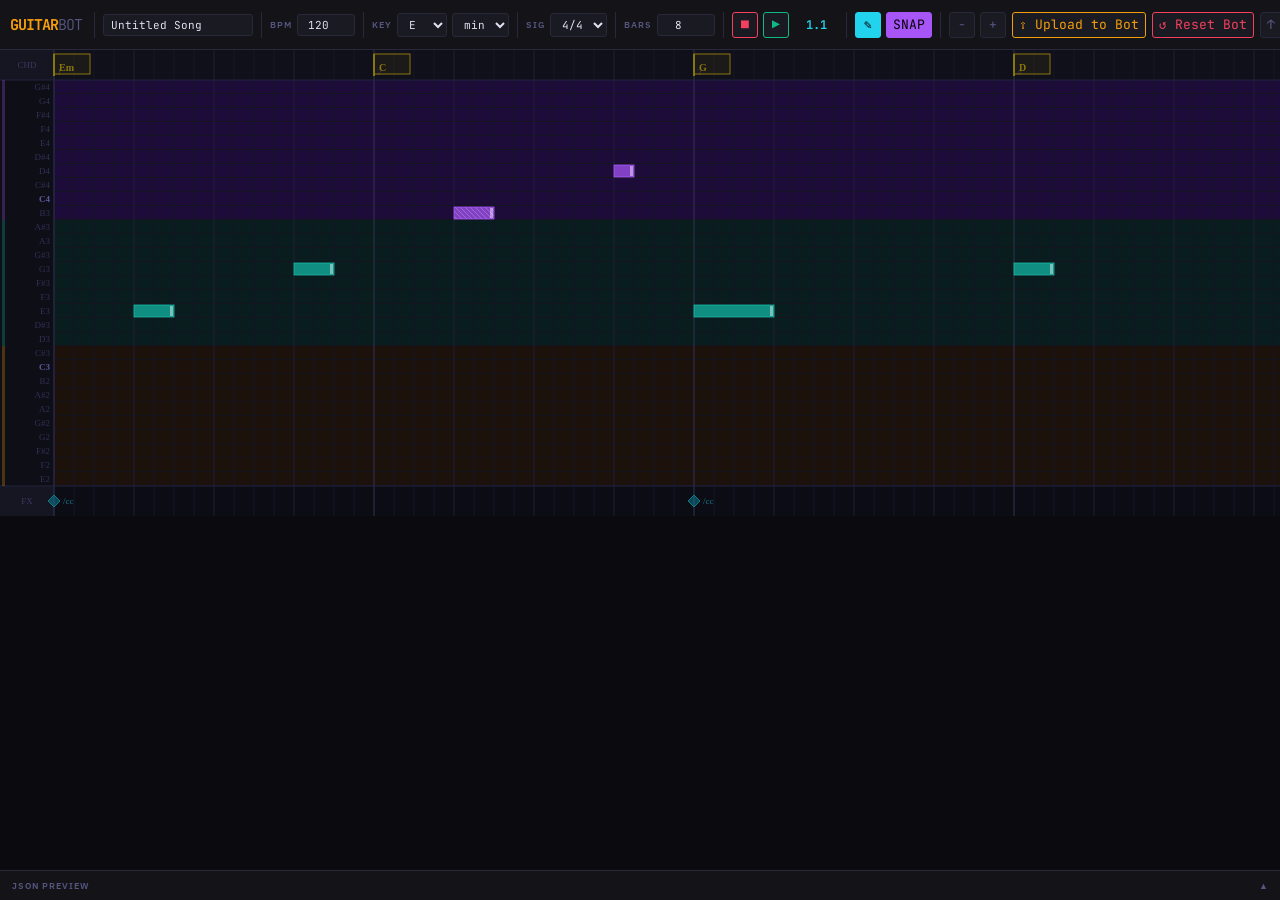
==== commit 7eb9b808: "dawification" ====
--- a/sequencer.html
+++ b/sequencer.html
@@ -43,6 +43,10 @@
 .tbtn.stop{border-color:var(--red);color:var(--red)}
 .tbtn.act{border-color:var(--amber);color:var(--amber)}
 .tbtn.act:hover{background:var(--amber);color:#000}
+.tbtn.pen{border-color:var(--cyan);color:var(--cyan)}
+.tbtn.pen.on{background:var(--cyan);color:#000}
+.tbtn.snap{border-color:var(--purple);color:var(--purple)}
+.tbtn.snap.on{background:var(--purple);color:#000}
 .pos-disp{font-family:'JetBrains Mono',monospace;font-size:12px;font-weight:600;color:var(--cyan);min-width:44px;text-align:center}
 .tr{margin-left:auto;display:flex;align-items:center;gap:6px;flex-shrink:0}
 
@@ -176,6 +180,11 @@
   </div>
   <div class="sep"></div>
   <div class="tg">
+    <button class="tbtn pen on" id="btn-mode-draw" title="Draw mode (pen on)">✎</button>
+    <button class="tbtn snap on" id="btn-snap" title="Snap to grid (on)">SNAP</button>
+  </div>
+  <div class="sep"></div>
+  <div class="tg">
     <button class="tbtn" id="zoom-out" title="Zoom out">−</button>
     <button class="tbtn" id="zoom-in" title="Zoom in">+</button>
   </div>
@@ -214,9 +223,9 @@
         TREMOLO
       </div>
       <div class="if">
-        <div class="il">Speed <span class="sv" id="i-sv">64</span></div>
+        <div class="il">Speed <span class="sv" id="i-sv">6</span></div>
         <div class="sc">
-          <input type="range" id="i-speed" min="0" max="127" value="64" oninput="updSpeed(this.value)">
+          <input type="range" id="i-speed" min="1" max="10" step="1" value="6" oninput="updSpeed(this.value)">
         </div>
         <div style="display:flex;justify-content:space-between;font-size:9px;color:var(--text-dim);margin-top:3px"><span>slow</span><span>fast</span></div>
       </div>
@@ -300,6 +309,7 @@
 const ROLL_H = NOTE_COUNT * NOTE_H; // 406
 const CANVAS_H = CHORD_H + ROLL_H + MIDI_H; // 466
 const SUBDIV=4; // 16th notes per beat
+const SPEED_MIN=1, SPEED_MAX=10, SPEED_DEFAULT=6;
 const IMPORT_KEY='guitarbot_startup_import_json';
 
 const STRINGS=[
@@ -321,6 +331,11 @@
   pluck:[], chord:[], midi:[],
   nextId:1, zoom:80, scrollX:0,
   playing:false, playBeat:0,
+  editMode:'draw',
+  snapEnabled:true,
+  selPluckIds:new Set(),
+  clipboardPluck:null,
+  pasteAnchor:null,
   selPluck:null, selChord:null, selMidi:null,
 };
 
@@ -333,15 +348,50 @@
 const snap=b=>Math.round(b*SUBDIV)/SUBDIV;
 const clamp=(v,a,b)=>Math.max(a,Math.min(b,v));
 
+const trimBeatNumber=v=>parseFloat(Number(v).toFixed(4));
+const normalizeBeat=b=>S.snapEnabled?snap(b):trimBeatNumber(b);
+const minDurationBeats=()=>S.snapEnabled?(1/SUBDIV):0.02;
+const noteDurationSeconds=ev=>ev.duration_b*(60/Math.max(1,S.bpm));
+const hasTremolo=ev=>noteDurationSeconds(ev)>0.5;
+const clampSpeed=v=>clamp(parseInt(v)||SPEED_DEFAULT,SPEED_MIN,SPEED_MAX);
+const speedToVelocity=s=>Math.round(((clampSpeed(s)-SPEED_MIN)/(SPEED_MAX-SPEED_MIN))*127);
+function normalizeImportedSpeed(raw){
+  const n=parseFloat(raw);
+  if(!Number.isFinite(n))return SPEED_DEFAULT;
+  if(n>SPEED_MAX){
+    const scaled=Math.round((n/127)*(SPEED_MAX-SPEED_MIN)+SPEED_MIN);
+    return clampSpeed(scaled);
+  }
+  return clampSpeed(n);
+}
+
 function beatLabel(b){
-  const m=bpm(), bar=Math.floor(b/m)+1, beat=(b%m)+1;
-  return `${bar}.${beat}`;
+  const normalized=Math.max(0,trimBeatNumber(b));
+  const m=bpm();
+  const bar=Math.floor(normalized/m)+1;
+  const inBar=normalized-((bar-1)*m);
+  const beatWhole=Math.floor(inBar)+1;
+  const frac=inBar-Math.floor(inBar);
+  const subFloat=frac*SUBDIV;
+  const subRounded=Math.round(subFloat);
+  const isGrid=Math.abs(subFloat-subRounded)<1e-4;
+  if(isGrid){
+    return `${bar}.${beatWhole}.${subRounded+1}`;
+  }
+  const beatWithFraction=trimBeatNumber(inBar+1);
+  return `${bar}.${beatWithFraction}`;
 }
 function parseBeat(s){
   if(!s)return 0;
   const p=String(s).split('.');
-  const bar=parseInt(p[0])||1, beat=parseFloat(p[1])||1;
-  return(bar-1)*bpm()+(beat-1);
+  const bar=parseInt(p[0])||1;
+  if(p.length>=3){
+    const beat=parseInt(p[1])||1;
+    const sub=parseInt(p[2])||1;
+    return (bar-1)*bpm()+(beat-1)+(sub-1)/SUBDIV;
+  }
+  const beat=parseFloat(p[1])||1;
+  return (bar-1)*bpm()+(beat-1);
 }
 
 // ═══════════════════════════════════════════════
@@ -364,7 +414,7 @@
   if(!ctx)return;
   ctx.clearRect(0,0,CW,CANVAS_H);
   drawBG(); drawGrid(); drawLabels();
-  drawChordLane(); drawMidiLane(); drawNotes(); drawPlayhead();
+  drawChordLane(); drawMidiLane(); drawNotes(); drawPlayhead(); drawSelectionBox();
 }
 
 function drawBG(){
@@ -473,9 +523,9 @@
     const y=noteToY(ev.note);
     const w=Math.max(8,ev.duration_b*S.zoom);
     if(x+w<LABEL_W||x>CW)return;
-    const sel=ev.id===S.selPluck;
+    const sel=ev.id===S.selPluck||S.selPluckIds.has(ev.id);
     const s=strOf(ev.note);
-    const isTrem=ev.duration_b<0.5;
+    const isTrem=hasTremolo(ev);
     const cx2=Math.max(LABEL_W,x), cw2=Math.min(CW,x+w)-cx2;
     if(cw2<=0)return;
 
@@ -522,6 +572,20 @@
   });
 }
 
+function drawSelectionBox(){
+  if(!drag||drag.type!=='select-box')return;
+  const x=Math.min(drag.sx,drag.cx), y=Math.min(drag.sy,drag.cy);
+  const w=Math.abs(drag.cx-drag.sx), h=Math.abs(drag.cy-drag.sy);
+  ctx.save();
+  ctx.setLineDash([4,3]);
+  ctx.fillStyle='rgba(34,211,238,0.14)';
+  ctx.strokeStyle='#22d3ee';
+  ctx.lineWidth=1;
+  ctx.fillRect(x,y,w,h);
+  ctx.strokeRect(x,y,w,h);
+  ctx.restore();
+}
+
 function drawPlayhead(){
   if(!S.playing&&S.playBeat===0)return;
   const x=beatToX(S.playBeat);
@@ -555,57 +619,208 @@
   if(cy<CHORD_H){chordDown(cx,cy,e);return}
   if(cy>=myY){midiDown(cx,cy,e);return}
 
-  const hit=hitPluck(cx,cy);
-  if(hit){
-    const bx=beatToX(parseBeat(hit.beat)), hw=Math.max(8,hit.duration_b*S.zoom);
-    const isResize=cx>=bx+hw-6&&cx<=bx+hw+3;
-    drag=isResize
-      ?{type:'resize',id:hit.id,sx:cx,od:hit.duration_b}
-      :{type:'drag',id:hit.id,sx:cx,sy:cy,
-        ob:parseBeat(hit.beat),on:hit.note,
-        bo:parseBeat(hit.beat)-xToBeat(cx),
-        no:hit.note-yToNote(cy)};
-    selPluck(hit.id);
-  } else if(cx>=LABEL_W){
-    const b=snap(Math.max(0,xToBeat(cx)));
-    const n=clamp(yToNote(cy),MIDI_MIN,MIDI_MAX);
-    if(b<totalBeats())addNote(b,n);
-    deselectAll();
+  if(S.editMode==='draw'){
+    const hit=hitPluck(cx,cy);
+    if(hit){
+      const bx=beatToX(parseBeat(hit.beat)), hw=Math.max(8,hit.duration_b*S.zoom);
+      const isResizeR=cx>=bx+hw-6&&cx<=bx+hw+3;
+      const isResizeL=cx>=bx-3&&cx<=bx+6;
+      if(isResizeL||isResizeR){
+        drag={type:'resize',id:hit.id,sx:cx,edge:isResizeL?'left':'right',os:parseBeat(hit.beat),oe:parseBeat(hit.beat)+hit.duration_b};
+      } else {
+        drag={type:'drag',id:hit.id,sx:cx,sy:cy,
+          ob:parseBeat(hit.beat),on:hit.note,
+          bo:parseBeat(hit.beat)-xToBeat(cx),
+          no:hit.note-yToNote(cy)};
+      }
+      selPluck(hit.id);
+    } else if(cx>=LABEL_W){
+      const b=normalizeBeat(Math.max(0,xToBeat(cx)));
+      const n=clamp(yToNote(cy),MIDI_MIN,MIDI_MAX);
+      if(b<totalBeats())addNote(b,n);
+      deselectAll();
+    }
+  } else {
+    if(cx<LABEL_W)return;
+    const clickedBeat=normalizeBeat(Math.max(0,xToBeat(cx)));
+    const clickedNote=clamp(yToNote(cy),MIDI_MIN,MIDI_MAX);
+    S.pasteAnchor={
+      beat:clickedBeat,
+      note:clickedNote,
+    };
+    const hit=hitPluck(cx,cy);
+    if(hit){
+      const start=parseBeat(hit.beat);
+      const end=start+hit.duration_b;
+      const x1=beatToX(start), x2=beatToX(end);
+      const isResizeL=Math.abs(cx-x1)<=6;
+      const isResizeR=Math.abs(cx-x2)<=6;
+      if(isResizeL||isResizeR){
+        drag={type:'resize',id:hit.id,sx:cx,edge:isResizeL?'left':'right',os:start,oe:end};
+        selPluck(hit.id);
+      } else {
+        const selectedIds=S.selPluckIds.size?[...S.selPluckIds]:[];
+        const shouldDragGroup=selectedIds.length>1&&S.selPluckIds.has(hit.id);
+        if(!shouldDragGroup){
+          selPluck(hit.id);
+        }
+        const ids=shouldDragGroup?selectedIds:[hit.id];
+        const noteOffsets=ids.map(id=>{
+          const ev=S.pluck.find(p=>p.id===id);
+          return ev?{id,noteOffset:ev.note-clickedNote}:{id,noteOffset:0};
+        });
+        drag={
+          type:'drag-group',
+          ids,
+          sxBeat:xToBeat(cx),
+          syNote:clickedNote,
+          startById:new Map(ids.map(id=>{
+            const ev=S.pluck.find(p=>p.id===id);
+            return [id,ev?{beat:parseBeat(ev.beat),note:ev.note}:{beat:0,note:clickedNote}];
+          })),
+          noteOffsets,
+        };
+      }
+    } else {
+      drag={type:'select-box',sx:cx,sy:cy,cx,cy,hitId:null,moved:false,clickBeat:clickedBeat};
+    }
   }
   render();
 });
 
 canvas.addEventListener('pointermove',e=>{
-  if(!drag)return;
   const r=canvas.getBoundingClientRect();
   const cx=e.clientX-r.left, cy=e.clientY-r.top;
+  if(!drag){
+    updateHoverCursor(cx,cy);
+    return;
+  }
+  if(drag.type==='select-box'){
+    drag.cx=cx;
+    drag.cy=cy;
+    drag.moved=drag.moved||Math.abs(drag.cx-drag.sx)>3||Math.abs(drag.cy-drag.sy)>3;
+    render();
+    return;
+  }
+  if(drag.type==='drag-group'){
+    const beatDelta=normalizeBeat(xToBeat(cx)-drag.sxBeat);
+    const noteBase=clamp(yToNote(cy),MIDI_MIN,MIDI_MAX);
+    for(const id of drag.ids){
+      const ev=S.pluck.find(p=>p.id===id);
+      const start=drag.startById.get(id);
+      const offs=drag.noteOffsets.find(o=>o.id===id);
+      if(!ev||!start||!offs)continue;
+      ev.beat=beatLabel(Math.max(0,start.beat+beatDelta));
+      ev.note=clamp(noteBase+offs.noteOffset,MIDI_MIN,MIDI_MAX);
+      if(S.selPluck===ev.id)refreshInspNote(ev);
+    }
+    render();
+    return;
+  }
   const ev=S.pluck.find(p=>p.id===drag.id);
   if(!ev)return;
   if(drag.type==='drag'){
-    ev.beat=beatLabel(snap(Math.max(0,xToBeat(cx)+drag.bo)));
+    ev.beat=beatLabel(normalizeBeat(Math.max(0,xToBeat(cx)+drag.bo)));
     ev.note=clamp(yToNote(cy)+drag.no,MIDI_MIN,MIDI_MAX);
     if(S.selPluck===ev.id)refreshInspNote(ev);
   } else {
-    const dx=cx-drag.sx;
-    ev.duration_b=Math.max(1/SUBDIV,Math.round((drag.od+dx/S.zoom)*SUBDIV)/SUBDIV);
+    const cursorBeat=normalizeBeat(Math.max(0,xToBeat(cx)));
+    const minDur=minDurationBeats();
+    if(drag.edge==='left'){
+      const newStart=Math.min(cursorBeat,drag.oe-minDur);
+      ev.beat=beatLabel(newStart);
+      ev.duration_b=trimBeatNumber(Math.max(minDur,drag.oe-newStart));
+    } else {
+      const newEnd=Math.max(cursorBeat,drag.os+minDur);
+      ev.duration_b=trimBeatNumber(Math.max(minDur,newEnd-drag.os));
+    }
     if(S.selPluck===ev.id)refreshInspDur(ev);
   }
   render();
 });
 
-canvas.addEventListener('pointerup',()=>{if(drag){syncJSON();drag=null}});
+canvas.addEventListener('pointerleave',()=>{
+  canvas.style.cursor=S.editMode==='draw'?'crosshair':'default';
+});
+
+canvas.addEventListener('pointerup',()=>{
+  if(!drag)return;
+  if(drag.type==='select-box'){
+    if(!drag.moved&&typeof drag.clickBeat==='number')setPlayheadBeat(drag.clickBeat);
+    applySelectionBox(drag);
+    drag=null;
+    render();
+    return;
+  }
+  syncJSON();
+  drag=null;
+});
+
+canvas.addEventListener('dblclick',e=>{
+  if(S.editMode==='draw')return;
+  const r=canvas.getBoundingClientRect();
+  const cx=e.clientX-r.left;
+  const cy=e.clientY-r.top;
+  const myY=CHORD_H+ROLL_H;
+  if(cx<LABEL_W||cy<CHORD_H||cy>=myY)return;
+
+  const b=normalizeBeat(Math.max(0,xToBeat(cx)));
+  const n=clamp(yToNote(cy),MIDI_MIN,MIDI_MAX);
+  if(b>=totalBeats())return;
+
+  addNote(b,n);
+  S.pasteAnchor={beat:b,note:n};
+  render();
+});
+
+function applySelectionBox(box){
+  if(!box.moved){
+    if(box.hitId!==null){
+      selPluck(box.hitId);
+      return;
+    }
+    clearPluckSelection();
+    return;
+  }
+
+  const x1=Math.min(box.sx,box.cx), x2=Math.max(box.sx,box.cx);
+  const y1=Math.min(box.sy,box.cy), y2=Math.max(box.sy,box.cy);
+  const ids=[];
+  for(const ev of S.pluck){
+    const x=beatToX(parseBeat(ev.beat));
+    const y=noteToY(ev.note);
+    const w=Math.max(8,ev.duration_b*S.zoom);
+    const nx1=x, nx2=x+w, ny1=y+1, ny2=y+NOTE_H-1;
+    const overlaps=!(nx2<x1||nx1>x2||ny2<y1||ny1>y2);
+    if(overlaps)ids.push(ev.id);
+  }
+  if(!ids.length){
+    clearPluckSelection();
+    return;
+  }
+  S.selPluckIds=new Set(ids);
+  S.selPluck=ids.length===1?ids[0]:null;
+  S.selChord=null;
+  S.selMidi=null;
+  if(ids.length===1){
+    const ev=S.pluck.find(e=>e.id===ids[0]);
+    if(ev)openInsp(ev);
+  } else {
+    closeInsp();
+  }
+}
 
 function chordDown(cx,cy,e){
   if(cx<LABEL_W)return;
   const hit=hitChord(cx,cy);
   if(hit){selChord(hit.id);showCPop(hit,e.clientX,e.clientY)}
-  else{const b=snap(Math.max(0,xToBeat(cx)));if(b<totalBeats()){addChord(b);render()}}
+  else{const b=normalizeBeat(Math.max(0,xToBeat(cx)));if(b<totalBeats()){addChord(b);render()}}
 }
 function midiDown(cx,cy,e){
   if(cx<LABEL_W)return;
   const hit=hitMidi(cx,cy);
   if(hit){selMidi(hit.id);showMPop(hit,e.clientX,e.clientY)}
-  else{const b=snap(Math.max(0,xToBeat(cx)));if(b<totalBeats()){addMidi(b);render()}}
+  else{const b=normalizeBeat(Math.max(0,xToBeat(cx)));if(b<totalBeats()){addMidi(b);render()}}
 }
 
 function hitPluck(cx,cy){
@@ -613,6 +828,30 @@
     const x=beatToX(parseBeat(ev.beat)),y=noteToY(ev.note),w=Math.max(8,ev.duration_b*S.zoom);
     if(cx>=x&&cx<=x+w&&cy>=y+1&&cy<=y+NOTE_H-1)return ev;
   }return null;
+}
+
+function getPluckEdgeHit(cx,cy){
+  const hit=hitPluck(cx,cy);
+  if(!hit)return null;
+  const startX=beatToX(parseBeat(hit.beat));
+  const endX=startX+Math.max(8,hit.duration_b*S.zoom);
+  if(Math.abs(cx-startX)<=6)return{ev:hit,edge:'left'};
+  if(Math.abs(cx-endX)<=6)return{ev:hit,edge:'right'};
+  return null;
+}
+
+function updateHoverCursor(cx,cy){
+  const myY=CHORD_H+ROLL_H;
+  if(cx<LABEL_W||cy<CHORD_H||cy>=myY){
+    canvas.style.cursor=S.editMode==='draw'?'crosshair':'default';
+    return;
+  }
+  const edgeHit=getPluckEdgeHit(cx,cy);
+  if(edgeHit){
+    canvas.style.cursor='ew-resize';
+    return;
+  }
+  canvas.style.cursor=S.editMode==='draw'?'crosshair':'default';
 }
 function hitChord(cx,cy){
   for(const ev of S.chord){
@@ -643,11 +882,12 @@
 // CRUD
 // ═══════════════════════════════════════════════
 function addNote(b,n){
-  const ev={id:S.nextId++,note:n,duration_b:0.5,speed:64,slide:0,beat:beatLabel(b),string_index:null};
+  const ev={id:S.nextId++,note:n,duration_b:0.5,speed:SPEED_DEFAULT,slide:0,beat:beatLabel(b),string_index:null};
   S.pluck.push(ev); selPluck(ev.id); syncJSON(); return ev;
 }
 function rmPluck(id){
   S.pluck=S.pluck.filter(e=>e.id!==id);
+  S.selPluckIds.delete(id);
   if(S.selPluck===id){S.selPluck=null;closeInsp()}
   syncJSON();
 }
@@ -664,13 +904,19 @@
 // SELECTION
 // ═══════════════════════════════════════════════
 function selPluck(id){
+  S.selPluckIds=new Set([id]);
   S.selPluck=id; S.selChord=null; S.selMidi=null;
   const ev=S.pluck.find(e=>e.id===id);
   if(ev)openInsp(ev);
 }
 function selChord(id){S.selChord=id;S.selPluck=null;S.selMidi=null;closeInsp()}
 function selMidi(id){S.selMidi=id;S.selPluck=null;S.selChord=null;closeInsp()}
-function deselectAll(){S.selPluck=null;S.selChord=null;S.selMidi=null;closeInsp()}
+function clearPluckSelection(){
+  S.selPluck=null;
+  S.selPluckIds.clear();
+  closeInsp();
+}
+function deselectAll(){S.selPluck=null;S.selPluckIds.clear();S.selChord=null;S.selMidi=null;closeInsp()}
 
 // ═══════════════════════════════════════════════
 // INSPECTOR
@@ -694,14 +940,15 @@
 }
 function refreshInspDur(ev){
   document.getElementById('i-dur').value=ev.duration_b;
-  document.getElementById('i-trem').classList.toggle('on',ev.duration_b<0.5);
+  document.getElementById('i-trem').classList.toggle('on',hasTremolo(ev));
 }
 function closeInsp(){document.getElementById('insp').classList.remove('open')}
 
 function updSpeed(v){
   const ev=S.pluck.find(e=>e.id===S.selPluck);if(!ev)return;
-  ev.speed=parseInt(v);
-  document.getElementById('i-sv').textContent=v;
+  ev.speed=clampSpeed(v);
+  document.getElementById('i-speed').value=ev.speed;
+  document.getElementById('i-sv').textContent=ev.speed;
   syncJSON(); render();
 }
 function updSlide(c){
@@ -713,7 +960,7 @@
 function updDur(v){
   const ev=S.pluck.find(e=>e.id===S.selPluck);if(!ev)return;
   ev.duration_b=Math.max(0.0625,parseFloat(v)||0.5);
-  document.getElementById('i-trem').classList.toggle('on',ev.duration_b<0.5);
+  document.getElementById('i-trem').classList.toggle('on',hasTremolo(ev));
   syncJSON(); render();
 }
 function updStrOv(v){
@@ -722,6 +969,19 @@
   syncJSON();
 }
 function delSelNote(){if(S.selPluck!==null){rmPluck(S.selPluck);render()}}
+
+function delSelectedPluckEvents(){
+  const ids=S.selPluckIds.size?[...S.selPluckIds]:(S.selPluck!==null?[S.selPluck]:[]);
+  if(!ids.length)return false;
+  const idSet=new Set(ids);
+  S.pluck=S.pluck.filter(ev=>!idSet.has(ev.id));
+  S.selPluck=null;
+  S.selPluckIds.clear();
+  closeInsp();
+  syncJSON();
+  render();
+  return true;
+}
 
 // ═══════════════════════════════════════════════
 // CHORD POPUP
@@ -838,12 +1098,22 @@
     const eb=parseBeat(ev.beat);
     if(eb>=prevBeat&&eb<nextBeat){
       const durS=(ev.duration_b??0.5)/bps;
-      Synth.trigger(ev.note,durS,ev.speed??64);
+      Synth.trigger(ev.note,durS,speedToVelocity(ev.speed));
     }
   }
 }
 
 let playIv=null, playT0=null, playB0=0;
+
+function setPlayheadBeat(beat){
+  S.playBeat=clamp(normalizeBeat(beat),0,totalBeats());
+  const m=bpm(), bar=Math.floor(S.playBeat/m)+1, b=Math.floor(S.playBeat%m)+1;
+  document.getElementById('pos').textContent=`${bar}.${b}`;
+  if(S.playing){
+    playB0=S.playBeat;
+    playT0=performance.now();
+  }
+}
 
 document.getElementById('btn-play').addEventListener('click',()=>{
   if(S.playing)return;
@@ -877,6 +1147,28 @@
 // ═══════════════════════════════════════════════
 document.getElementById('zoom-in').addEventListener('click',()=>{S.zoom=clamp(S.zoom*1.25,18,320);render()});
 document.getElementById('zoom-out').addEventListener('click',()=>{S.zoom=clamp(S.zoom/1.25,18,320);render()});
+document.getElementById('btn-snap').addEventListener('click',()=>{
+  S.snapEnabled=!S.snapEnabled;
+  const btn=document.getElementById('btn-snap');
+  btn.classList.toggle('on',S.snapEnabled);
+  btn.title=S.snapEnabled?'Snap to grid (on)':'Snap to grid (off)';
+});
+
+function setEditMode(mode){
+  S.editMode=mode==='draw'?'draw':'select';
+  const penBtn=document.getElementById('btn-mode-draw');
+  const isDraw=S.editMode==='draw';
+  penBtn.classList.toggle('on',isDraw);
+  penBtn.title=isDraw?'Draw mode (pen on)':'Select mode (pen off)';
+  document.getElementById('roll-wrap').style.cursor=isDraw?'crosshair':'default';
+  canvas.style.cursor=isDraw?'crosshair':'default';
+  if(!isDraw)closeInsp();
+}
+
+document.getElementById('btn-mode-draw').addEventListener('click',()=>{
+  setEditMode(S.editMode==='draw'?'select':'draw');
+  render();
+});
 
 // ═══════════════════════════════════════════════
 // TOOLBAR BINDINGS
@@ -1018,7 +1310,7 @@
     if(m.time_signature){S.timeSig=m.time_signature;document.getElementById('time-sig').value=S.timeSig}
   }
   S.pluck=[]; S.chord=[]; S.midi=[]; S.nextId=1;
-  S.selPluck=null; S.selChord=null; S.selMidi=null; closeInsp();
+  S.selPluck=null; S.selPluckIds.clear(); S.selChord=null; S.selMidi=null; closeInsp();
   let maxB=0;
   (song.tracks||[]).forEach(tr=>{
     (tr.events||[]).forEach(ev=>{
@@ -1027,7 +1319,7 @@
       if(tr.type==='pluck'){
         S.pluck.push({id:S.nextId++,note:ev.note||52,
           duration_b:ev.duration_b??ev.duration??0.5,
-          speed:ev.speed??64,slide:ev.slide??0,
+          speed:normalizeImportedSpeed(ev.speed),slide:ev.slide??0,
           beat:ev.beat||beatLabel(b),
           string_index:ev.string_index??null});
       } else if(tr.type==='chord'){
@@ -1043,6 +1335,72 @@
   render(); syncJSON();
 }
 
+function getSelectedPluckEvents(){
+  const ids=S.selPluckIds.size?[...S.selPluckIds]:(S.selPluck!==null?[S.selPluck]:[]);
+  if(!ids.length)return [];
+  const idSet=new Set(ids);
+  return S.pluck.filter(ev=>idSet.has(ev.id));
+}
+
+function copySelectedPluckEvents(){
+  const selected=getSelectedPluckEvents();
+  if(!selected.length)return false;
+  const events=selected
+    .map(ev=>({
+      beat:parseBeat(ev.beat),
+      note:ev.note,
+      duration_b:ev.duration_b,
+      speed:ev.speed,
+      slide:ev.slide,
+      string_index:ev.string_index,
+    }))
+    .sort((a,b)=>a.beat-b.beat||a.note-b.note);
+
+  const originBeat=Math.min(...events.map(e=>e.beat));
+  const originNote=Math.min(...events.map(e=>e.note));
+  S.clipboardPluck={originBeat,originNote,events};
+  return true;
+}
+
+function pastePluckEvents(){
+  const clip=S.clipboardPluck;
+  if(!clip||!clip.events||!clip.events.length)return false;
+  const targetBeat=S.pasteAnchor?S.pasteAnchor.beat:(clip.originBeat+1);
+  const created=[];
+
+  for(const src of clip.events){
+    const b=targetBeat+(src.beat-clip.originBeat);
+    if(b<0||b>=totalBeats())continue;
+    const n=clamp(src.note,MIDI_MIN,MIDI_MAX);
+    const ev={
+      id:S.nextId++,
+      note:n,
+      duration_b:src.duration_b,
+      speed:src.speed,
+      slide:src.slide,
+      beat:beatLabel(normalizeBeat(b)),
+      string_index:src.string_index,
+    };
+    S.pluck.push(ev);
+    created.push(ev.id);
+  }
+
+  if(!created.length)return false;
+  S.selPluckIds=new Set(created);
+  S.selPluck=created.length===1?created[0]:null;
+  S.selChord=null;
+  S.selMidi=null;
+  if(created.length===1){
+    const ev=S.pluck.find(e=>e.id===created[0]);
+    if(ev)openInsp(ev);
+  } else {
+    closeInsp();
+  }
+  syncJSON();
+  render();
+  return true;
+}
+
 // ═══════════════════════════════════════════════
 // CLOSE POPUPS ON OUTSIDE CLICK
 // ═══════════════════════════════════════════════
@@ -1055,9 +1413,21 @@
 // KEYBOARD DELETE
 // ═══════════════════════════════════════════════
 document.addEventListener('keydown',e=>{
-  if(e.key!=='Delete'&&e.key!=='Backspace')return;
   const tag=document.activeElement?.tagName;
   if(tag==='INPUT'||tag==='SELECT'||tag==='TEXTAREA')return;
+
+  const k=e.key.toLowerCase();
+  if((e.ctrlKey||e.metaKey)&&k==='c'){
+    if(copySelectedPluckEvents())e.preventDefault();
+    return;
+  }
+  if((e.ctrlKey||e.metaKey)&&k==='v'){
+    if(pastePluckEvents())e.preventDefault();
+    return;
+  }
+
+  if(e.key!=='Delete'&&e.key!=='Backspace')return;
+  if(delSelectedPluckEvents())return;
   if(S.selPluck!==null){delSelNote();render()}
   else if(S.selChord!==null){delChord()}
   else if(S.selMidi!==null){delMidi()}
@@ -1079,10 +1449,15 @@
   S.playing=false;
   S.playBeat=0;
   S.scrollX=0;
+  S.editMode='draw';
+  S.snapEnabled=true;
   S.pluck=[];
   S.chord=[];
   S.midi=[];
   S.nextId=1;
+  S.selPluckIds.clear();
+  S.clipboardPluck=null;
+  S.pasteAnchor=null;
   S.selPluck=null;
   S.selChord=null;
   S.selMidi=null;
@@ -1095,17 +1470,20 @@
   document.getElementById('time-sig').value=S.timeSig;
   document.getElementById('measures').value=S.measures;
   document.getElementById('pos').textContent='1.1';
+  document.getElementById('btn-snap').classList.add('on');
+  document.getElementById('btn-snap').title='Snap to grid (on)';
+  setEditMode('draw');
 }
 
 function applyExampleProject(){
   applyNewProject();
   S.pluck=[
-    {id:S.nextId++,note:52,duration_b:0.5,speed:64,slide:0,beat:"1.2",string_index:null},
-    {id:S.nextId++,note:55,duration_b:0.5,speed:80,slide:0,beat:"1.4",string_index:null},
-    {id:S.nextId++,note:59,duration_b:0.5,speed:64,slide:1,beat:"2.2",string_index:null},
-    {id:S.nextId++,note:62,duration_b:0.25,speed:100,slide:0,beat:"2.4",string_index:null},
-    {id:S.nextId++,note:52,duration_b:1.0,speed:64,slide:0,beat:"3.1",string_index:null},
-    {id:S.nextId++,note:55,duration_b:0.5,speed:72,slide:0,beat:"4.1",string_index:null},
+    {id:S.nextId++,note:52,duration_b:0.5,speed:6,slide:0,beat:"1.2",string_index:null},
+    {id:S.nextId++,note:55,duration_b:0.5,speed:7,slide:0,beat:"1.4",string_index:null},
+    {id:S.nextId++,note:59,duration_b:0.5,speed:6,slide:1,beat:"2.2",string_index:null},
+    {id:S.nextId++,note:62,duration_b:0.25,speed:9,slide:0,beat:"2.4",string_index:null},
+    {id:S.nextId++,note:52,duration_b:1.0,speed:6,slide:0,beat:"3.1",string_index:null},
+    {id:S.nextId++,note:55,duration_b:0.5,speed:7,slide:0,beat:"4.1",string_index:null},
   ];
   S.chord=[
     {id:S.nextId++,chord:"Em",beat:"1.1"},
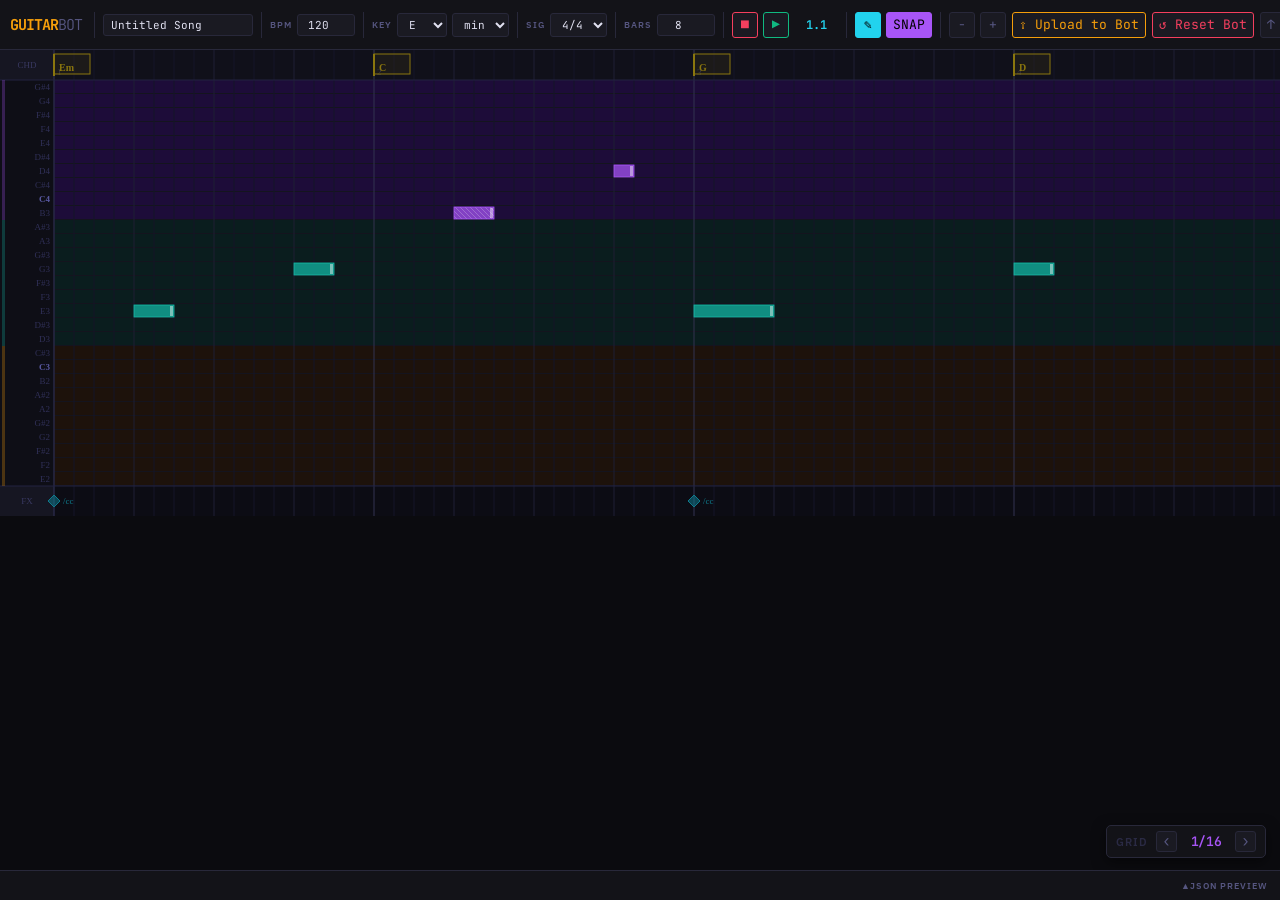
==== commit 4ad51353: "grid and docs" ====
--- a/sequencer.html
+++ b/sequencer.html
@@ -54,7 +54,7 @@
 #app{display:flex;flex-direction:column;height:100vh}
 #main{flex:1;display:flex;overflow:hidden;position:relative}
 #seq{flex:1;display:flex;flex-direction:column;overflow:hidden;min-width:0}
-#roll-wrap{flex:1;overflow:hidden;position:relative;cursor:crosshair}
+#roll-wrap{flex:1;overflow:hidden;position:relative;cursor:default}
 canvas{display:block}
 
 /* ── INSPECTOR ── */
@@ -116,6 +116,28 @@
 #jp-bar:hover{background:var(--surface2)}
 #jp-lbl{color:var(--text-dim);font-size:9px;font-weight:600;text-transform:uppercase;letter-spacing:1px}
 #jp-chev{margin-left:auto;color:var(--text-dim);font-size:9px;transition:transform .2s}
+
+/* ── GRID CONTROL ── */
+#grid-ctrl{
+  position:absolute;bottom:12px;right:14px;
+  display:flex;align-items:center;gap:5px;
+  background:var(--surface);border:1px solid var(--border);
+  border-radius:5px;padding:5px 9px;z-index:10;
+  box-shadow:0 4px 14px rgba(0,0,0,.5)
+}
+#grid-ctrl-lbl{font-size:11px;font-weight:600;text-transform:uppercase;letter-spacing:1px;color:var(--text-muted);margin-right:3px}
+.gcbtn{
+  width:21px;height:21px;border:1px solid var(--border);background:var(--surface2);
+  color:var(--text-dim);border-radius:3px;cursor:pointer;font-size:15px;
+  display:flex;align-items:center;justify-content:center;transition:all .12s;
+  line-height:1;padding:0;font-family:'JetBrains Mono',monospace
+}
+.gcbtn:hover:not(:disabled){border-color:var(--purple);color:var(--purple);background:var(--surface3)}
+.gcbtn:disabled{opacity:.25;cursor:default}
+#grid-label{
+  font-family:'JetBrains Mono',monospace;font-size:13px;font-weight:600;
+  color:var(--purple);min-width:48px;text-align:center;letter-spacing:-0.3px
+}
 #jp{background:var(--surface);max-height:0;overflow:hidden;transition:max-height .3s ease}
 #jp.open{max-height:180px}
 #jp-content{height:180px;overflow-y:auto;padding:8px 12px;font-family:'JetBrains Mono',monospace;font-size:10.5px;line-height:1.55;color:#8888b0;white-space:pre}
@@ -199,10 +221,18 @@
 <!-- MAIN -->
 <div id="main">
   <div id="seq">
-    <div id="roll-wrap"><canvas id="roll"></canvas></div>
+    <div id="roll-wrap">
+      <canvas id="roll"></canvas>
+      <div id="grid-ctrl">
+        <span id="grid-ctrl-lbl">GRID</span>
+        <button class="gcbtn" id="grid-prev" title="Finer grid">‹</button>
+        <span id="grid-label">1/16</span>
+        <button class="gcbtn" id="grid-next" title="Coarser grid">›</button>
+      </div>
+    </div>
     <div id="jp-bar" onclick="toggleJP()">
+      <span id="jp-chev">▲</span>
       <span id="jp-lbl">JSON Preview</span>
-      <span id="jp-chev">▲</span>
     </div>
     <div id="jp"><div id="jp-content"></div></div>
   </div>
@@ -308,7 +338,18 @@
 const NOTE_H=14, LABEL_W=54, CHORD_H=30, MIDI_H=30;
 const ROLL_H = NOTE_COUNT * NOTE_H; // 406
 const CANVAS_H = CHORD_H + ROLL_H + MIDI_H; // 466
-const SUBDIV=4; // 16th notes per beat
+const SUBDIV=4; // used by formatBeat/parseBeat for 3-part display only
+const GRID_STEPS=[
+  {label:'1/16t',beats:1/6},
+  {label:'1/16', beats:1/4},
+  {label:'1/8t', beats:1/3},
+  {label:'1/8',  beats:1/2},
+  {label:'1/4t', beats:2/3},
+  {label:'1/4',  beats:1  },
+  {label:'1/2t', beats:4/3},
+  {label:'1/2',  beats:2  },
+  {label:'1',    beats:4  },
+];
 const SPEED_MIN=1, SPEED_MAX=10, SPEED_DEFAULT=6;
 const IMPORT_KEY='guitarbot_startup_import_json';
 
@@ -333,6 +374,7 @@
   playing:false, playBeat:0,
   editMode:'draw',
   snapEnabled:true,
+  gridIdx:1,
   selPluckIds:new Set(),
   clipboardPluck:null,
   pasteAnchor:null,
@@ -345,12 +387,13 @@
 const xToBeat=x=>(x-LABEL_W+S.scrollX)/S.zoom;
 const noteToY=n=>CHORD_H+(MIDI_MAX-n)*NOTE_H;
 const yToNote=y=>MIDI_MAX-Math.floor((y-CHORD_H)/NOTE_H);
-const snap=b=>Math.round(b*SUBDIV)/SUBDIV;
+const gridStep=()=>GRID_STEPS[S.gridIdx].beats;
+const snap=b=>{const gs=gridStep();return Math.round(b/gs)*gs;};
 const clamp=(v,a,b)=>Math.max(a,Math.min(b,v));
 
 const trimBeatNumber=v=>parseFloat(Number(v).toFixed(4));
 const normalizeBeat=b=>S.snapEnabled?snap(b):trimBeatNumber(b);
-const minDurationBeats=()=>S.snapEnabled?(1/SUBDIV):0.02;
+const minDurationBeats=()=>S.snapEnabled?gridStep():0.02;
 const noteDurationSeconds=ev=>ev.duration_b*(60/Math.max(1,S.bpm));
 const hasTremolo=ev=>noteDurationSeconds(ev)>0.5;
 const clampSpeed=v=>clamp(parseInt(v)||SPEED_DEFAULT,SPEED_MIN,SPEED_MAX);
@@ -378,12 +421,15 @@
   if(isGrid){
     return `${bar}.${beatWhole}.${subRounded+1}`;
   }
-  const beatWithFraction=trimBeatNumber(inBar+1);
-  return `${bar}.${beatWithFraction}`;
+  // Non-SUBDIV position (e.g. triplets): store as raw beat with sentinel
+  // to avoid dot-collision in parseBeat (e.g. "1.1.1667" misread as 3-part)
+  return `~${trimBeatNumber(normalized)}`;
 }
 function parseBeat(s){
   if(!s)return 0;
-  const p=String(s).split('.');
+  const str=String(s);
+  if(str.startsWith('~'))return parseFloat(str.slice(1))||0;
+  const p=str.split('.');
   const bar=parseInt(p[0])||1;
   if(p.length>=3){
     const beat=parseInt(p[1])||1;
@@ -442,16 +488,18 @@
 
 function drawGrid(){
   const tb=totalBeats(), m=bpm();
-  for(let i=0;i<=tb*SUBDIV;i++){
-    const b=i/SUBDIV, x=beatToX(b);
+  const gs=gridStep(), eps=gs*0.05;
+  for(let b=0; b<=tb+eps; b+=gs){
+    const br=parseFloat(b.toFixed(9));
+    const x=beatToX(br);
     if(x<LABEL_W-1||x>CW+1)continue;
-    const isMeasure=(i%(m*SUBDIV))===0;
-    const isBeat=(i%SUBDIV)===0;
+    const remM=br%m, isMeasure=remM<eps||(m-remM)<eps;
+    const remB=br%1,  isBeat=remB<eps||(1-remB)<eps;
     ctx.strokeStyle=isMeasure?'#323250':isBeat?'#1e1e34':'#141428';
     ctx.lineWidth=1;
     ctx.beginPath(); ctx.moveTo(x,0); ctx.lineTo(x,CANVAS_H); ctx.stroke();
     if(isMeasure){
-      const bar=Math.round(b/m)+1;
+      const bar=Math.round(br/m)+1;
       ctx.fillStyle='#323250'; ctx.font='500 9px "JetBrains Mono"';
       ctx.textAlign='left'; ctx.fillText(bar,x+3,CHORD_H-5);
     }
@@ -740,7 +788,7 @@
 });
 
 canvas.addEventListener('pointerleave',()=>{
-  canvas.style.cursor=S.editMode==='draw'?'crosshair':'default';
+  canvas.style.cursor=S.editMode==='draw'?'default':'crosshair';
 });
 
 canvas.addEventListener('pointerup',()=>{
@@ -764,13 +812,8 @@
   const myY=CHORD_H+ROLL_H;
   if(cx<LABEL_W||cy<CHORD_H||cy>=myY)return;
 
-  const b=normalizeBeat(Math.max(0,xToBeat(cx)));
-  const n=clamp(yToNote(cy),MIDI_MIN,MIDI_MAX);
-  if(b>=totalBeats())return;
-
-  addNote(b,n);
-  S.pasteAnchor={beat:b,note:n};
-  render();
+  const hit=hitPluck(cx,cy);
+  if(hit){rmPluck(hit.id);render();}
 });
 
 function applySelectionBox(box){
@@ -843,7 +886,7 @@
 function updateHoverCursor(cx,cy){
   const myY=CHORD_H+ROLL_H;
   if(cx<LABEL_W||cy<CHORD_H||cy>=myY){
-    canvas.style.cursor=S.editMode==='draw'?'crosshair':'default';
+    canvas.style.cursor=S.editMode==='draw'?'default':'crosshair';
     return;
   }
   const edgeHit=getPluckEdgeHit(cx,cy);
@@ -851,7 +894,7 @@
     canvas.style.cursor='ew-resize';
     return;
   }
-  canvas.style.cursor=S.editMode==='draw'?'crosshair':'default';
+  canvas.style.cursor=S.editMode==='draw'?'default':'crosshair';
 }
 function hitChord(cx,cy){
   for(const ev of S.chord){
@@ -882,7 +925,7 @@
 // CRUD
 // ═══════════════════════════════════════════════
 function addNote(b,n){
-  const ev={id:S.nextId++,note:n,duration_b:0.5,speed:SPEED_DEFAULT,slide:0,beat:beatLabel(b),string_index:null};
+  const ev={id:S.nextId++,note:n,duration_b:gridStep(),speed:SPEED_DEFAULT,slide:0,beat:beatLabel(b),string_index:null};
   S.pluck.push(ev); selPluck(ev.id); syncJSON(); return ev;
 }
 function rmPluck(id){
@@ -1154,14 +1197,30 @@
   btn.title=S.snapEnabled?'Snap to grid (on)':'Snap to grid (off)';
 });
 
+// ═══════════════════════════════════════════════
+// GRID CONTROL
+// ═══════════════════════════════════════════════
+function updateGridCtrl(){
+  document.getElementById('grid-label').textContent=GRID_STEPS[S.gridIdx].label;
+  document.getElementById('grid-prev').disabled=S.gridIdx<=0;
+  document.getElementById('grid-next').disabled=S.gridIdx>=GRID_STEPS.length-1;
+}
+document.getElementById('grid-prev').addEventListener('click',()=>{
+  if(S.gridIdx>0){S.gridIdx--;updateGridCtrl();render();}
+});
+document.getElementById('grid-next').addEventListener('click',()=>{
+  if(S.gridIdx<GRID_STEPS.length-1){S.gridIdx++;updateGridCtrl();render();}
+});
+updateGridCtrl();
+
 function setEditMode(mode){
   S.editMode=mode==='draw'?'draw':'select';
   const penBtn=document.getElementById('btn-mode-draw');
   const isDraw=S.editMode==='draw';
   penBtn.classList.toggle('on',isDraw);
   penBtn.title=isDraw?'Draw mode (pen on)':'Select mode (pen off)';
-  document.getElementById('roll-wrap').style.cursor=isDraw?'crosshair':'default';
-  canvas.style.cursor=isDraw?'crosshair':'default';
+  document.getElementById('roll-wrap').style.cursor=isDraw?'default':'crosshair';
+  canvas.style.cursor=isDraw?'default':'crosshair';
   if(!isDraw)closeInsp();
 }
 
@@ -1417,6 +1476,7 @@
   if(tag==='INPUT'||tag==='SELECT'||tag==='TEXTAREA')return;
 
   const k=e.key.toLowerCase();
+  if(k==='b'){setEditMode(S.editMode==='draw'?'select':'draw');render();return;}
   if((e.ctrlKey||e.metaKey)&&k==='c'){
     if(copySelectedPluckEvents())e.preventDefault();
     return;
@@ -1451,6 +1511,7 @@
   S.scrollX=0;
   S.editMode='draw';
   S.snapEnabled=true;
+  S.gridIdx=1;
   S.pluck=[];
   S.chord=[];
   S.midi=[];
@@ -1473,6 +1534,7 @@
   document.getElementById('btn-snap').classList.add('on');
   document.getElementById('btn-snap').title='Snap to grid (on)';
   setEditMode('draw');
+  updateGridCtrl();
 }
 
 function applyExampleProject(){
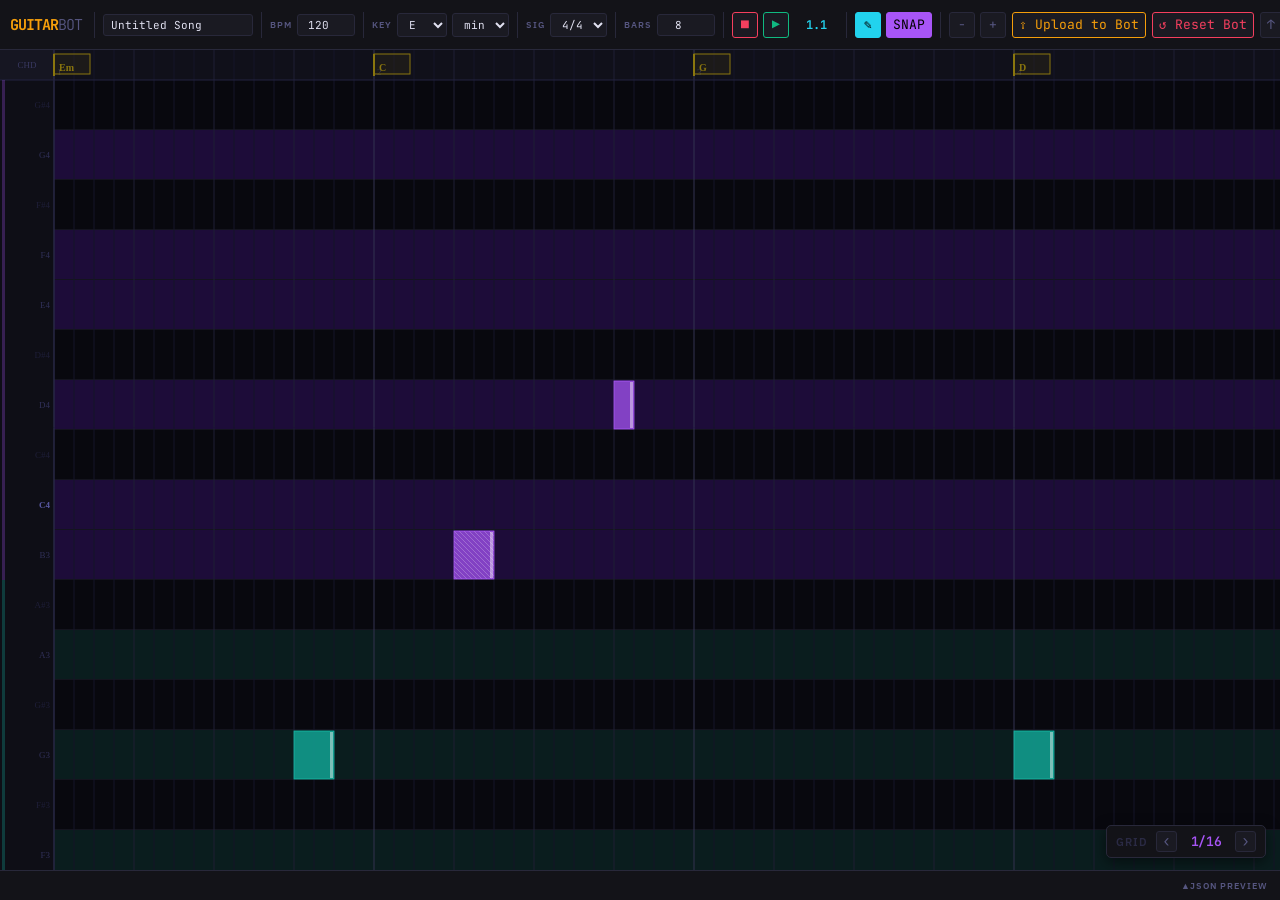
==== commit 2860e006: "song example and more cooking" ====
--- a/sequencer.html
+++ b/sequencer.html
@@ -54,7 +54,7 @@
 #app{display:flex;flex-direction:column;height:100vh}
 #main{flex:1;display:flex;overflow:hidden;position:relative}
 #seq{flex:1;display:flex;flex-direction:column;overflow:hidden;min-width:0}
-#roll-wrap{flex:1;overflow:hidden;position:relative;cursor:default}
+#roll-wrap{flex:1;overflow-x:hidden;overflow-y:auto;position:relative;cursor:default}
 canvas{display:block}
 
 /* ── INSPECTOR ── */
@@ -335,9 +335,11 @@
 // CONSTANTS
 // ═══════════════════════════════════════════════
 const MIDI_MIN=40, MIDI_MAX=68, NOTE_COUNT=29;
-const NOTE_H=14, LABEL_W=54, CHORD_H=30, MIDI_H=30;
-const ROLL_H = NOTE_COUNT * NOTE_H; // 406
-const CANVAS_H = CHORD_H + ROLL_H + MIDI_H; // 466
+const noteH_DEFAULT=14, noteH_MIN=6, noteH_MAX=50;
+let noteH=noteH_MAX;
+const LABEL_W=54, CHORD_H=30, MIDI_H=30;
+const rollH=()=>NOTE_COUNT*noteH;
+const canvasH=()=>CHORD_H+rollH()+MIDI_H;
 const SUBDIV=4; // used by formatBeat/parseBeat for 3-part display only
 const GRID_STEPS=[
   {label:'1/16t',beats:1/6},
@@ -385,8 +387,8 @@
 const totalBeats=()=>S.measures*bpm();
 const beatToX=b=>LABEL_W+b*S.zoom-S.scrollX;
 const xToBeat=x=>(x-LABEL_W+S.scrollX)/S.zoom;
-const noteToY=n=>CHORD_H+(MIDI_MAX-n)*NOTE_H;
-const yToNote=y=>MIDI_MAX-Math.floor((y-CHORD_H)/NOTE_H);
+const noteToY=n=>CHORD_H+(MIDI_MAX-n)*noteH;
+const yToNote=y=>MIDI_MAX-Math.floor((y-CHORD_H)/noteH);
 const gridStep=()=>GRID_STEPS[S.gridIdx].beats;
 const snap=b=>{const gs=gridStep();return Math.round(b/gs)*gs;};
 const clamp=(v,a,b)=>Math.max(a,Math.min(b,v));
@@ -449,7 +451,7 @@
 
 function resize(){
   CW=document.getElementById('roll-wrap').clientWidth;
-  canvas.width=CW; canvas.height=CANVAS_H;
+  canvas.width=CW; canvas.height=canvasH();
   render();
 }
 
@@ -458,7 +460,7 @@
 // ═══════════════════════════════════════════════
 function render(){
   if(!ctx)return;
-  ctx.clearRect(0,0,CW,CANVAS_H);
+  ctx.clearRect(0,0,CW,canvasH());
   drawBG(); drawGrid(); drawLabels();
   drawChordLane(); drawMidiLane(); drawNotes(); drawPlayhead(); drawSelectionBox();
 }
@@ -468,16 +470,16 @@
   ctx.fillStyle='#10101a'; ctx.fillRect(0,0,CW,CHORD_H);
   // Roll rows
   for(let n=MIDI_MIN;n<=MIDI_MAX;n++){
-    const y=noteToY(n), s=strOf(n);
-    ctx.fillStyle=s.dim; ctx.fillRect(LABEL_W,y,CW-LABEL_W,NOTE_H);
-    ctx.fillStyle='#14141e'; ctx.fillRect(LABEL_W,y+NOTE_H-1,CW-LABEL_W,1);
+    const y=noteToY(n), s=strOf(n), isSharp=[1,3,6,8,10].includes(n%12);
+    ctx.fillStyle=isSharp?'#08080e':s.dim; ctx.fillRect(LABEL_W,y,CW-LABEL_W,noteH);
+    ctx.fillStyle='#14141e'; ctx.fillRect(LABEL_W,y+noteH-1,CW-LABEL_W,1);
   }
   // MIDI lane
-  const my=CHORD_H+ROLL_H;
+  const my=CHORD_H+rollH();
   ctx.fillStyle='#0c0c14'; ctx.fillRect(0,my,CW,MIDI_H);
   // Label column
   ctx.fillStyle='#0e0e16';
-  ctx.fillRect(0,0,LABEL_W,CANVAS_H);
+  ctx.fillRect(0,0,LABEL_W,canvasH());
   ctx.fillStyle='#161622'; ctx.fillRect(0,0,LABEL_W,CHORD_H);
   ctx.fillRect(0,my,LABEL_W,MIDI_H);
   // Lane labels
@@ -497,7 +499,7 @@
     const remB=br%1,  isBeat=remB<eps||(1-remB)<eps;
     ctx.strokeStyle=isMeasure?'#323250':isBeat?'#1e1e34':'#141428';
     ctx.lineWidth=1;
-    ctx.beginPath(); ctx.moveTo(x,0); ctx.lineTo(x,CANVAS_H); ctx.stroke();
+    ctx.beginPath(); ctx.moveTo(x,0); ctx.lineTo(x,canvasH()); ctx.stroke();
     if(isMeasure){
       const bar=Math.round(br/m)+1;
       ctx.fillStyle='#323250'; ctx.font='500 9px "JetBrains Mono"';
@@ -506,23 +508,23 @@
   }
   // Zone separators
   ctx.strokeStyle='#232340'; ctx.lineWidth=1;
-  [[0,CHORD_H],[0,CHORD_H+ROLL_H]].forEach(([,y])=>{
+  [[0,CHORD_H],[0,CHORD_H+rollH()]].forEach(([,y])=>{
     ctx.beginPath(); ctx.moveTo(0,y); ctx.lineTo(CW,y); ctx.stroke();
   });
-  ctx.beginPath(); ctx.moveTo(LABEL_W,0); ctx.lineTo(LABEL_W,CANVAS_H); ctx.stroke();
+  ctx.beginPath(); ctx.moveTo(LABEL_W,0); ctx.lineTo(LABEL_W,canvasH()); ctx.stroke();
 }
 
 function drawLabels(){
   ctx.textAlign='right';
   for(let n=MIDI_MIN;n<=MIDI_MAX;n++){
-    const y=noteToY(n), isC=(n%12)===0;
-    ctx.fillStyle=isC?'#5858a0':'#303058';
+    const y=noteToY(n), isC=(n%12)===0, isSharp=[1,3,6,8,10].includes(n%12);
+    ctx.fillStyle=isC?'#5858a0':isSharp?'#1e1e38':'#303058';
     ctx.font=(isC?'600':'400')+' 9px "JetBrains Mono"';
-    ctx.fillText(noteName(n),LABEL_W-4,y+NOTE_H/2+3);
+    ctx.fillText(noteName(n),LABEL_W-4,y+noteH/2+3);
   }
   // String range indicators
   STRINGS.forEach(s=>{
-    const y1=noteToY(s.max), y2=noteToY(s.min)+NOTE_H;
+    const y1=noteToY(s.max), y2=noteToY(s.min)+noteH;
     ctx.fillStyle=s.color+'44'; ctx.fillRect(2,y1,3,y2-y1);
   });
 }
@@ -547,7 +549,7 @@
 }
 
 function drawMidiLane(){
-  const my=CHORD_H+ROLL_H, cy=my+MIDI_H/2;
+  const my=CHORD_H+rollH(), cy=my+MIDI_H/2;
   S.midi.forEach(ev=>{
     const x=beatToX(parseBeat(ev.beat));
     if(x<LABEL_W-20||x>CW+20)return;
@@ -578,23 +580,23 @@
     if(cw2<=0)return;
 
     ctx.save();
-    ctx.beginPath(); ctx.rect(cx2,y+1,cw2,NOTE_H-2); ctx.clip();
+    ctx.beginPath(); ctx.rect(cx2,y+1,cw2,noteH-2); ctx.clip();
 
     // Body
     ctx.fillStyle=s.color+(sel?'ee':'bb');
-    ctx.fillRect(x,y+1,w,NOTE_H-2);
+    ctx.fillRect(x,y+1,w,noteH-2);
 
     // Slide stripes
     if(ev.slide){
       ctx.strokeStyle='rgba(255,255,255,0.22)'; ctx.lineWidth=1;
-      for(let sx=x-NOTE_H;sx<x+w+NOTE_H;sx+=5){
-        ctx.beginPath(); ctx.moveTo(sx,y+1); ctx.lineTo(sx+NOTE_H-2,y+NOTE_H-1); ctx.stroke();
+      for(let sx=x-noteH;sx<x+w+noteH;sx+=5){
+        ctx.beginPath(); ctx.moveTo(sx,y+1); ctx.lineTo(sx+noteH-2,y+noteH-1); ctx.stroke();
       }
     }
     // Tremolo wave
     if(isTrem){
       ctx.strokeStyle='rgba(0,0,0,0.45)'; ctx.lineWidth=1.5;
-      const my2=y+NOTE_H/2;
+      const my2=y+noteH/2;
       ctx.beginPath();
       for(let tx=x;tx<x+w;tx+=2){
         const wy=my2+Math.sin((tx-x)*1.2)*2.2;
@@ -608,14 +610,14 @@
     ctx.strokeStyle=sel?'#fff':s.color;
     ctx.lineWidth=sel?1.5:0.8;
     if(sel){ctx.shadowBlur=10;ctx.shadowColor=s.color}
-    ctx.strokeRect(cx2,y+1,cw2,NOTE_H-2);
+    ctx.strokeRect(cx2,y+1,cw2,noteH-2);
     ctx.shadowBlur=0;
 
     // Resize handle
     const hx=Math.min(CW-4,x+w-4);
     if(hx>=LABEL_W){
       ctx.fillStyle='rgba(255,255,255,0.45)';
-      ctx.fillRect(hx,y+2,3,NOTE_H-4);
+      ctx.fillRect(hx,y+2,3,noteH-4);
     }
   });
 }
@@ -639,7 +641,7 @@
   const x=beatToX(S.playBeat);
   if(x<LABEL_W||x>CW)return;
   ctx.strokeStyle='#f43f5e'; ctx.lineWidth=1.5;
-  ctx.beginPath(); ctx.moveTo(x,0); ctx.lineTo(x,CANVAS_H); ctx.stroke();
+  ctx.beginPath(); ctx.moveTo(x,0); ctx.lineTo(x,canvasH()); ctx.stroke();
   ctx.fillStyle='#f43f5e';
   ctx.beginPath(); ctx.moveTo(x-5,0); ctx.lineTo(x+5,0); ctx.lineTo(x,8); ctx.closePath(); ctx.fill();
 }
@@ -662,10 +664,16 @@
   const r=canvas.getBoundingClientRect();
   const cx=e.clientX-r.left, cy=e.clientY-r.top;
   closeCPop(); closeMPop();
-  const myY=CHORD_H+ROLL_H;
+  const myY=CHORD_H+rollH();
 
   if(cy<CHORD_H){chordDown(cx,cy,e);return}
   if(cy>=myY){midiDown(cx,cy,e);return}
+
+  // Vertical zoom drag on label column
+  if(cx<LABEL_W){
+    drag={type:'vzoom',sy:e.clientY,startNoteH:noteH};
+    return;
+  }
 
   if(S.editMode==='draw'){
     const hit=hitPluck(cx,cy);
@@ -743,6 +751,12 @@
     updateHoverCursor(cx,cy);
     return;
   }
+  if(drag.type==='vzoom'){
+    const dy=e.clientY-drag.sy;
+    noteH=clamp(Math.round(drag.startNoteH+dy*0.3),noteH_MIN,noteH_MAX);
+    resize();
+    return;
+  }
   if(drag.type==='select-box'){
     drag.cx=cx;
     drag.cy=cy;
@@ -753,14 +767,32 @@
   if(drag.type==='drag-group'){
     const beatDelta=normalizeBeat(xToBeat(cx)-drag.sxBeat);
     const noteBase=clamp(yToNote(cy),MIDI_MIN,MIDI_MAX);
+    const dragSet=new Set(drag.ids);
+    // Check all moves first; if any collide with non-group notes, skip entire move
+    let blocked=false;
     for(const id of drag.ids){
       const ev=S.pluck.find(p=>p.id===id);
       const start=drag.startById.get(id);
       const offs=drag.noteOffsets.find(o=>o.id===id);
       if(!ev||!start||!offs)continue;
-      ev.beat=beatLabel(Math.max(0,start.beat+beatDelta));
-      ev.note=clamp(noteBase+offs.noteOffset,MIDI_MIN,MIDI_MAX);
-      if(S.selPluck===ev.id)refreshInspNote(ev);
+      const nb=Math.max(0,start.beat+beatDelta);
+      const nn=clamp(noteBase+offs.noteOffset,MIDI_MIN,MIDI_MAX);
+      for(const other of S.pluck){
+        if(dragSet.has(other.id))continue;
+        if(notesOverlap(nb,ev.duration_b,nn,parseBeat(other.beat),other.duration_b,other.note)){blocked=true;break;}
+      }
+      if(blocked)break;
+    }
+    if(!blocked){
+      for(const id of drag.ids){
+        const ev=S.pluck.find(p=>p.id===id);
+        const start=drag.startById.get(id);
+        const offs=drag.noteOffsets.find(o=>o.id===id);
+        if(!ev||!start||!offs)continue;
+        ev.beat=beatLabel(Math.max(0,start.beat+beatDelta));
+        ev.note=clamp(noteBase+offs.noteOffset,MIDI_MIN,MIDI_MAX);
+        if(S.selPluck===ev.id)refreshInspNote(ev);
+      }
     }
     render();
     return;
@@ -768,19 +800,29 @@
   const ev=S.pluck.find(p=>p.id===drag.id);
   if(!ev)return;
   if(drag.type==='drag'){
-    ev.beat=beatLabel(normalizeBeat(Math.max(0,xToBeat(cx)+drag.bo)));
-    ev.note=clamp(yToNote(cy)+drag.no,MIDI_MIN,MIDI_MAX);
+    const newBeat=normalizeBeat(Math.max(0,xToBeat(cx)+drag.bo));
+    const newNote=clamp(yToNote(cy)+drag.no,MIDI_MIN,MIDI_MAX);
+    if(!hasCollision(newBeat,ev.duration_b,newNote,ev.id)){
+      ev.beat=beatLabel(newBeat);
+      ev.note=newNote;
+    }
     if(S.selPluck===ev.id)refreshInspNote(ev);
   } else {
     const cursorBeat=normalizeBeat(Math.max(0,xToBeat(cx)));
     const minDur=minDurationBeats();
     if(drag.edge==='left'){
       const newStart=Math.min(cursorBeat,drag.oe-minDur);
-      ev.beat=beatLabel(newStart);
-      ev.duration_b=trimBeatNumber(Math.max(minDur,drag.oe-newStart));
+      const newDur=trimBeatNumber(Math.max(minDur,drag.oe-newStart));
+      if(!hasCollision(newStart,newDur,ev.note,ev.id)){
+        ev.beat=beatLabel(newStart);
+        ev.duration_b=newDur;
+      }
     } else {
       const newEnd=Math.max(cursorBeat,drag.os+minDur);
-      ev.duration_b=trimBeatNumber(Math.max(minDur,newEnd-drag.os));
+      const newDur=trimBeatNumber(Math.max(minDur,newEnd-drag.os));
+      if(!hasCollision(parseBeat(ev.beat),newDur,ev.note,ev.id)){
+        ev.duration_b=newDur;
+      }
     }
     if(S.selPluck===ev.id)refreshInspDur(ev);
   }
@@ -809,7 +851,7 @@
   const r=canvas.getBoundingClientRect();
   const cx=e.clientX-r.left;
   const cy=e.clientY-r.top;
-  const myY=CHORD_H+ROLL_H;
+  const myY=CHORD_H+rollH();
   if(cx<LABEL_W||cy<CHORD_H||cy>=myY)return;
 
   const hit=hitPluck(cx,cy);
@@ -833,7 +875,7 @@
     const x=beatToX(parseBeat(ev.beat));
     const y=noteToY(ev.note);
     const w=Math.max(8,ev.duration_b*S.zoom);
-    const nx1=x, nx2=x+w, ny1=y+1, ny2=y+NOTE_H-1;
+    const nx1=x, nx2=x+w, ny1=y+1, ny2=y+noteH-1;
     const overlaps=!(nx2<x1||nx1>x2||ny2<y1||ny1>y2);
     if(overlaps)ids.push(ev.id);
   }
@@ -869,7 +911,7 @@
 function hitPluck(cx,cy){
   for(const ev of S.pluck){
     const x=beatToX(parseBeat(ev.beat)),y=noteToY(ev.note),w=Math.max(8,ev.duration_b*S.zoom);
-    if(cx>=x&&cx<=x+w&&cy>=y+1&&cy<=y+NOTE_H-1)return ev;
+    if(cx>=x&&cx<=x+w&&cy>=y+1&&cy<=y+noteH-1)return ev;
   }return null;
 }
 
@@ -884,7 +926,11 @@
 }
 
 function updateHoverCursor(cx,cy){
-  const myY=CHORD_H+ROLL_H;
+  const myY=CHORD_H+rollH();
+  if(cx<LABEL_W&&cy>=CHORD_H&&cy<myY){
+    canvas.style.cursor='ns-resize';
+    return;
+  }
   if(cx<LABEL_W||cy<CHORD_H||cy>=myY){
     canvas.style.cursor=S.editMode==='draw'?'default':'crosshair';
     return;
@@ -903,7 +949,7 @@
   }return null;
 }
 function hitMidi(cx,cy){
-  const my=CHORD_H+ROLL_H, cy2=my+MIDI_H/2;
+  const my=CHORD_H+rollH(), cy2=my+MIDI_H/2;
   for(const ev of S.midi){
     const x=beatToX(parseBeat(ev.beat));
     if(Math.abs(cx-x)<10&&Math.abs(cy-cy2)<10)return ev;
@@ -924,8 +970,30 @@
 // ═══════════════════════════════════════════════
 // CRUD
 // ═══════════════════════════════════════════════
+function notesOverlap(startA,durA,noteA,startB,durB,noteB){
+  return noteA===noteB&&startA<startB+durB&&startA+durA>startB;
+}
+function hasCollision(beat,dur,note,excludeId){
+  for(const ev of S.pluck){
+    if(ev.id===excludeId)continue;
+    if(notesOverlap(beat,dur,note,parseBeat(ev.beat),ev.duration_b,ev.note))return true;
+  }
+  return false;
+}
+function clampDurationToNext(beat,note,maxDur,excludeId){
+  let clamped=maxDur;
+  for(const ev of S.pluck){
+    if(ev.id===excludeId)continue;
+    if(ev.note!==note)continue;
+    const s=parseBeat(ev.beat);
+    if(s>beat&&s<beat+clamped)clamped=s-beat;
+  }
+  return clamped;
+}
 function addNote(b,n){
-  const ev={id:S.nextId++,note:n,duration_b:gridStep(),speed:SPEED_DEFAULT,slide:0,beat:beatLabel(b),string_index:null};
+  const dur=clampDurationToNext(b,n,gridStep(),null);
+  if(hasCollision(b,dur,n,null))return null;
+  const ev={id:S.nextId++,note:n,duration_b:dur,speed:SPEED_DEFAULT,slide:0,beat:beatLabel(b),string_index:null};
   S.pluck.push(ev); selPluck(ev.id); syncJSON(); return ev;
 }
 function rmPluck(id){
@@ -1002,7 +1070,10 @@
 }
 function updDur(v){
   const ev=S.pluck.find(e=>e.id===S.selPluck);if(!ev)return;
-  ev.duration_b=Math.max(0.0625,parseFloat(v)||0.5);
+  const raw=Math.max(0.0625,parseFloat(v)||0.5);
+  const beat=parseBeat(ev.beat);
+  ev.duration_b=clampDurationToNext(beat,ev.note,raw,ev.id);
+  document.getElementById('i-dur').value=ev.duration_b;
   document.getElementById('i-trem').classList.toggle('on',hasTremolo(ev));
   syncJSON(); render();
 }
@@ -1509,6 +1580,7 @@
   S.playing=false;
   S.playBeat=0;
   S.scrollX=0;
+  noteH=noteH_MAX;
   S.editMode='draw';
   S.snapEnabled=true;
   S.gridIdx=1;
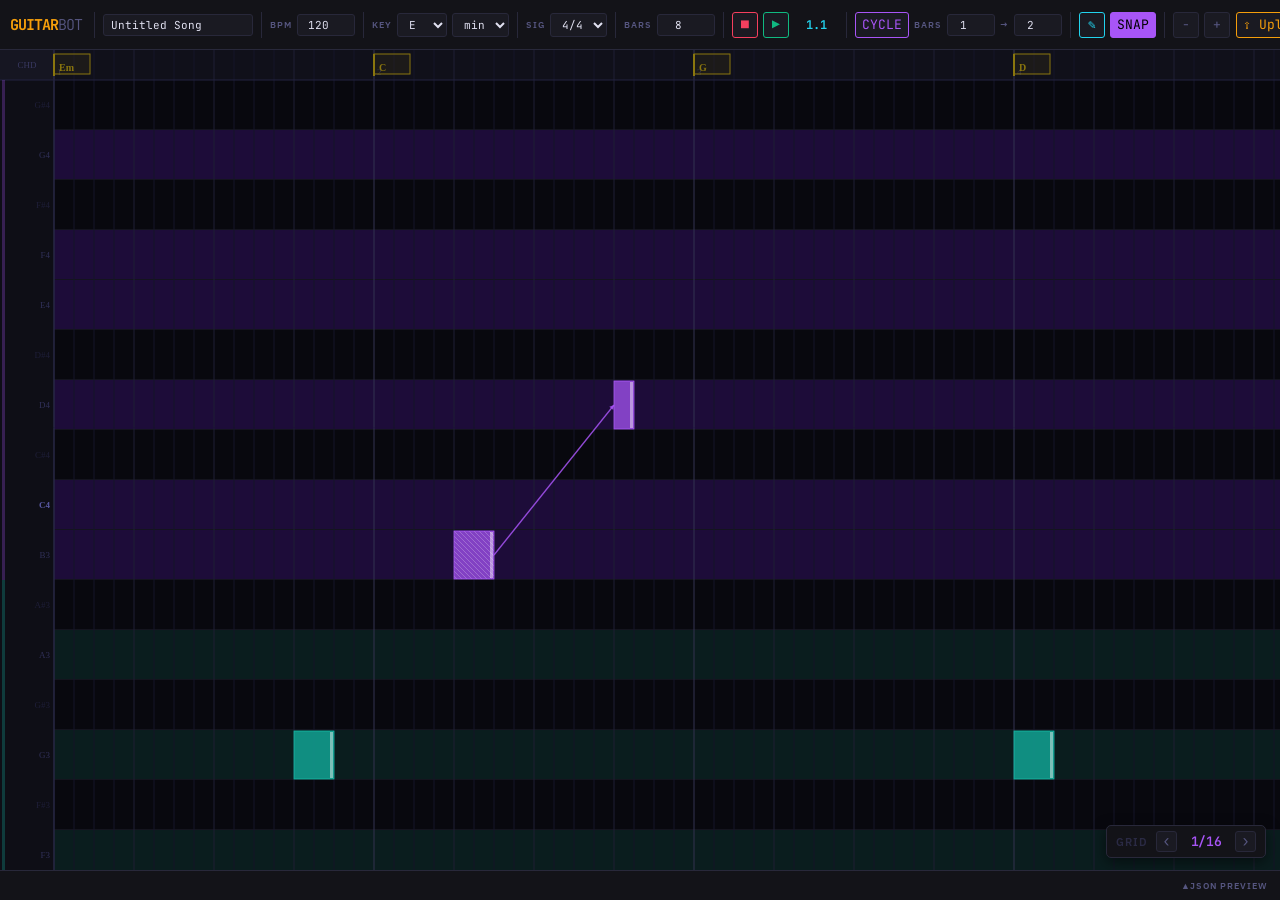
==== commit c04908cd: "python->json pipeline and ux imrpovement" ====
--- a/sequencer.html
+++ b/sequencer.html
@@ -47,6 +47,8 @@
 .tbtn.pen.on{background:var(--cyan);color:#000}
 .tbtn.snap{border-color:var(--purple);color:var(--purple)}
 .tbtn.snap.on{background:var(--purple);color:#000}
+.tbtn.cycle{border-color:var(--purple);color:var(--purple)}
+.tbtn.cycle.on{background:var(--purple);color:#000}
 .pos-disp{font-family:'JetBrains Mono',monospace;font-size:12px;font-weight:600;color:var(--cyan);min-width:44px;text-align:center}
 .tr{margin-left:auto;display:flex;align-items:center;gap:6px;flex-shrink:0}
 
@@ -199,6 +201,14 @@
     <button class="tbtn stop" id="btn-stop" title="Stop">■</button>
     <button class="tbtn play" id="btn-play" title="Play">▶</button>
     <div class="pos-disp" id="pos">1.1</div>
+  </div>
+  <div class="sep"></div>
+  <div class="tg">
+    <button class="tbtn cycle" id="btn-cycle" title="Cycle bar (off)">CYCLE</button>
+    <span class="tl">Bars</span>
+    <input type="number" id="cycle-start" value="1" min="1" max="64" step="1" style="width:48px;text-align:center">
+    <span class="tl">→</span>
+    <input type="number" id="cycle-end" value="2" min="1" max="64" step="1" style="width:48px;text-align:center">
   </div>
   <div class="sep"></div>
   <div class="tg">
@@ -374,7 +384,10 @@
   pluck:[], chord:[], midi:[],
   nextId:1, zoom:80, scrollX:0,
   playing:false, playBeat:0,
-  editMode:'draw',
+  cycleEnabled:false,
+  cycleStartBar:1,
+  cycleEndBar:2,
+  editMode:'select',
   snapEnabled:true,
   gridIdx:1,
   selPluckIds:new Set(),
@@ -397,6 +410,15 @@
 const normalizeBeat=b=>S.snapEnabled?snap(b):trimBeatNumber(b);
 const minDurationBeats=()=>S.snapEnabled?gridStep():0.02;
 const noteDurationSeconds=ev=>ev.duration_b*(60/Math.max(1,S.bpm));
+const secondsPerBeat=()=>{
+  const parts=String(S.timeSig||'4/4').split('/');
+  const denominator=parseFloat(parts[1]);
+  const beatUnit=Number.isFinite(denominator)&&denominator>0?denominator:4;
+  return (60/Math.max(1,S.bpm))*(4/beatUnit);
+};
+const secondsToBeat=t=>trimBeatNumber(Math.max(0,parseFloat(t)||0)/secondsPerBeat());
+const secondsToDurationBeats=t=>Math.max(0.02,trimBeatNumber((parseFloat(t)||0)/secondsPerBeat()));
+const beatsToSeconds=b=>Math.max(0,parseFloat(b)||0)*secondsPerBeat();
 const hasTremolo=ev=>noteDurationSeconds(ev)>0.5;
 const clampSpeed=v=>clamp(parseInt(v)||SPEED_DEFAULT,SPEED_MIN,SPEED_MAX);
 const speedToVelocity=s=>Math.round(((clampSpeed(s)-SPEED_MIN)/(SPEED_MAX-SPEED_MIN))*127);
@@ -442,6 +464,37 @@
   return (bar-1)*bpm()+(beat-1);
 }
 
+function getCycleRange(){
+  if(!S.cycleEnabled)return null;
+  const m=bpm();
+  const startBar=clamp(parseInt(S.cycleStartBar)||1,1,S.measures);
+  const endBar=clamp(parseInt(S.cycleEndBar)||startBar,startBar,S.measures);
+  const startBeat=(startBar-1)*m;
+  const endBeat=endBar*m;
+  if(endBeat<=startBeat)return null;
+  return {startBar,endBar,startBeat,endBeat};
+}
+
+function syncCycleControls(){
+  const maxBars=Math.max(1,S.measures);
+  S.cycleStartBar=clamp(parseInt(S.cycleStartBar)||1,1,maxBars);
+  S.cycleEndBar=clamp(parseInt(S.cycleEndBar)||S.cycleStartBar,S.cycleStartBar,maxBars);
+
+  const btn=document.getElementById('btn-cycle');
+  const inStart=document.getElementById('cycle-start');
+  const inEnd=document.getElementById('cycle-end');
+  if(!btn||!inStart||!inEnd)return;
+
+  btn.classList.toggle('on',S.cycleEnabled);
+  btn.title=S.cycleEnabled?'Cycle bar (on)':'Cycle bar (off)';
+  inStart.disabled=!S.cycleEnabled;
+  inEnd.disabled=!S.cycleEnabled;
+  inStart.max=maxBars;
+  inEnd.max=maxBars;
+  inStart.value=S.cycleStartBar;
+  inEnd.value=S.cycleEndBar;
+}
+
 // ═══════════════════════════════════════════════
 // CANVAS
 // ═══════════════════════════════════════════════
@@ -462,7 +515,78 @@
   if(!ctx)return;
   ctx.clearRect(0,0,CW,canvasH());
   drawBG(); drawGrid(); drawLabels();
-  drawChordLane(); drawMidiLane(); drawNotes(); drawPlayhead(); drawSelectionBox();
+  drawCycleBar(); drawChordLane(); drawMidiLane(); drawSlideLinks(); drawNotes(); drawPlayhead(); drawSelectionBox();
+}
+
+function eventStringIndex(ev){
+  if(ev&&ev.string_index!==null&&ev.string_index!==undefined){
+    const explicit=parseInt(ev.string_index,10);
+    if(Number.isFinite(explicit)&&explicit>=0&&explicit<STRINGS.length)return explicit;
+  }
+  const inferred=STRINGS.findIndex(s=>ev.note>=s.min&&ev.note<=s.max);
+  return inferred>=0?inferred:0;
+}
+
+function drawSlideLinks(){
+  const byString=[[],[],[]];
+  for(const ev of S.pluck){
+    byString[eventStringIndex(ev)].push(ev);
+  }
+
+  for(const events of byString){
+    events.sort((a,b)=>parseBeat(a.beat)-parseBeat(b.beat)||a.id-b.id);
+    for(let index=0;index<events.length-1;index++){
+      const from=events[index];
+      if(!from.slide)continue;
+      const to=events[index+1];
+
+      const fromBeat=parseBeat(from.beat);
+      const toBeat=parseBeat(to.beat);
+      const fromX=beatToX(fromBeat)+Math.max(8,from.duration_b*S.zoom);
+      const toX=beatToX(toBeat);
+      const fromY=noteToY(from.note)+(noteH/2);
+      const toY=noteToY(to.note)+(noteH/2);
+
+      if(toX<LABEL_W||fromX>CW)continue;
+
+      const color=strOf(from.note).color;
+      ctx.strokeStyle=color;
+      ctx.lineWidth=1.3;
+      ctx.globalAlpha=0.85;
+      ctx.beginPath();
+      ctx.moveTo(fromX,fromY);
+      ctx.lineTo(toX,toY);
+      ctx.stroke();
+
+      const angle=Math.atan2(toY-fromY,toX-fromX);
+      const head=5;
+      ctx.beginPath();
+      ctx.moveTo(toX,toY);
+      ctx.lineTo(toX-head*Math.cos(angle-Math.PI/6),toY-head*Math.sin(angle-Math.PI/6));
+      ctx.lineTo(toX-head*Math.cos(angle+Math.PI/6),toY-head*Math.sin(angle+Math.PI/6));
+      ctx.closePath();
+      ctx.fillStyle=color;
+      ctx.fill();
+      ctx.globalAlpha=1;
+    }
+  }
+}
+
+function drawCycleBar(){
+  const range=getCycleRange();
+  if(!range)return;
+  const x1=Math.max(LABEL_W,beatToX(range.startBeat));
+  const x2=Math.min(CW,beatToX(range.endBeat));
+  if(x2<=x1)return;
+
+  ctx.fillStyle='rgba(168,85,247,0.14)';
+  ctx.fillRect(x1,0,x2-x1,canvasH());
+  ctx.fillStyle='rgba(168,85,247,0.2)';
+  ctx.fillRect(x1,0,x2-x1,CHORD_H);
+  ctx.strokeStyle='#a855f7';
+  ctx.lineWidth=1;
+  ctx.beginPath(); ctx.moveTo(x1,0); ctx.lineTo(x1,canvasH()); ctx.stroke();
+  ctx.beginPath(); ctx.moveTo(x2,0); ctx.lineTo(x2,canvasH()); ctx.stroke();
 }
 
 function drawBG(){
@@ -751,6 +875,19 @@
     updateHoverCursor(cx,cy);
     return;
   }
+  if(drag.type==='cycle-move'){
+    const m=bpm();
+    const deltaBeats=xToBeat(cx)-drag.startBeat;
+    const deltaBars=Math.round(deltaBeats/m);
+    const spanBars=drag.endBar-drag.startBar+1;
+    let newStart=drag.startBar+deltaBars;
+    newStart=clamp(newStart,1,Math.max(1,S.measures-spanBars+1));
+    S.cycleStartBar=newStart;
+    S.cycleEndBar=newStart+spanBars-1;
+    syncCycleControls();
+    render();
+    return;
+  }
   if(drag.type==='vzoom'){
     const dy=e.clientY-drag.sy;
     noteH=clamp(Math.round(drag.startNoteH+dy*0.3),noteH_MIN,noteH_MAX);
@@ -835,6 +972,11 @@
 
 canvas.addEventListener('pointerup',()=>{
   if(!drag)return;
+  if(drag.type==='cycle-move'){
+    drag=null;
+    render();
+    return;
+  }
   if(drag.type==='select-box'){
     if(!drag.moved&&typeof drag.clickBeat==='number')setPlayheadBeat(drag.clickBeat);
     applySelectionBox(drag);
@@ -847,10 +989,20 @@
 });
 
 canvas.addEventListener('dblclick',e=>{
-  if(S.editMode==='draw')return;
   const r=canvas.getBoundingClientRect();
   const cx=e.clientX-r.left;
   const cy=e.clientY-r.top;
+
+  if(cx>=LABEL_W&&cy<CHORD_H){
+    const b=normalizeBeat(Math.max(0,xToBeat(cx)));
+    if(b<totalBeats()){
+      addChord(b);
+      render();
+    }
+    return;
+  }
+
+  if(S.editMode==='draw')return;
   const myY=CHORD_H+rollH();
   if(cx<LABEL_W||cy<CHORD_H||cy>=myY)return;
 
@@ -898,8 +1050,26 @@
 function chordDown(cx,cy,e){
   if(cx<LABEL_W)return;
   const hit=hitChord(cx,cy);
-  if(hit){selChord(hit.id);showCPop(hit,e.clientX,e.clientY)}
-  else{const b=normalizeBeat(Math.max(0,xToBeat(cx)));if(b<totalBeats()){addChord(b);render()}}
+  if(hit){
+    selChord(hit.id);
+    showCPop(hit,e.clientX,e.clientY);
+    return;
+  }
+
+  const cycle=getCycleRange();
+  if(cycle){
+    const beat=Math.max(0,xToBeat(cx));
+    if(beat>=cycle.startBeat&&beat<cycle.endBeat){
+      drag={
+        type:'cycle-move',
+        startBeat:beat,
+        startBar:cycle.startBar,
+        endBar:cycle.endBar,
+      };
+      render();
+      return;
+    }
+  }
 }
 function midiDown(cx,cy,e){
   if(cx<LABEL_W)return;
@@ -927,6 +1097,18 @@
 
 function updateHoverCursor(cx,cy){
   const myY=CHORD_H+rollH();
+  if(cx>=LABEL_W&&cy<CHORD_H){
+    const cycle=getCycleRange();
+    if(cycle){
+      const beat=Math.max(0,xToBeat(cx));
+      if(beat>=cycle.startBeat&&beat<cycle.endBeat){
+        canvas.style.cursor=drag&&drag.type==='cycle-move'?'grabbing':'grab';
+        return;
+      }
+    }
+    canvas.style.cursor='default';
+    return;
+  }
   if(cx<LABEL_W&&cy>=CHORD_H&&cy<myY){
     canvas.style.cursor='ns-resize';
     return;
@@ -1232,19 +1414,40 @@
 document.getElementById('btn-play').addEventListener('click',()=>{
   if(S.playing)return;
   Synth.ensure();
+  const cycleRange=getCycleRange();
+  if(cycleRange&&(S.playBeat<cycleRange.startBeat||S.playBeat>=cycleRange.endBeat)){
+    setPlayheadBeat(cycleRange.startBeat);
+  }
   S.playing=true; playT0=performance.now(); playB0=S.playBeat;
   document.getElementById('btn-play').classList.add('on');
   playIv=setInterval(()=>{
     const prevBeat=S.playBeat;
     const bps=S.bpm/60;
-    S.playBeat=playB0+(performance.now()-playT0)/1000*bps;
-    triggerPluckEventsBetween(prevBeat,S.playBeat);
-    if(S.playBeat>=totalBeats()){stopPlay()}
-    else{
+    const elapsed=(performance.now()-playT0)/1000*bps;
+    const cycle=getCycleRange();
+    if(cycle){
+      const len=cycle.endBeat-cycle.startBeat;
+      const absoluteBeat=playB0+elapsed;
+      const wrapped=cycle.startBeat+((((absoluteBeat-cycle.startBeat)%len)+len)%len);
+      if(wrapped<prevBeat){
+        triggerPluckEventsBetween(prevBeat,cycle.endBeat);
+        triggerPluckEventsBetween(cycle.startBeat,wrapped);
+      }else{
+        triggerPluckEventsBetween(prevBeat,wrapped);
+      }
+      S.playBeat=wrapped;
       const m=bpm(), bar=Math.floor(S.playBeat/m)+1, b=Math.floor(S.playBeat%m)+1;
       document.getElementById('pos').textContent=`${bar}.${b}`;
       render();
-    }
+      return;
+    }
+
+    S.playBeat=playB0+elapsed;
+    triggerPluckEventsBetween(prevBeat,S.playBeat);
+    if(S.playBeat>=totalBeats()){stopPlay();return;}
+    const m=bpm(), bar=Math.floor(S.playBeat/m)+1, b=Math.floor(S.playBeat%m)+1;
+    document.getElementById('pos').textContent=`${bar}.${b}`;
+    render();
   },16);
 });
 
@@ -1266,6 +1469,22 @@
   const btn=document.getElementById('btn-snap');
   btn.classList.toggle('on',S.snapEnabled);
   btn.title=S.snapEnabled?'Snap to grid (on)':'Snap to grid (off)';
+});
+document.getElementById('btn-cycle').addEventListener('click',()=>{
+  S.cycleEnabled=!S.cycleEnabled;
+  syncCycleControls();
+  render();
+});
+document.getElementById('cycle-start').addEventListener('input',e=>{
+  S.cycleStartBar=clamp(parseInt(e.target.value)||1,1,S.measures);
+  if(S.cycleEndBar<S.cycleStartBar)S.cycleEndBar=S.cycleStartBar;
+  syncCycleControls();
+  render();
+});
+document.getElementById('cycle-end').addEventListener('input',e=>{
+  S.cycleEndBar=clamp(parseInt(e.target.value)||S.cycleStartBar,S.cycleStartBar,S.measures);
+  syncCycleControls();
+  render();
 });
 
 // ═══════════════════════════════════════════════
@@ -1308,7 +1527,7 @@
 document.getElementById('key-root').addEventListener('change',e=>{S.keyRoot=e.target.value;syncJSON()});
 document.getElementById('key-mode').addEventListener('change',e=>{S.keyMode=e.target.value;syncJSON()});
 document.getElementById('time-sig').addEventListener('change',e=>{S.timeSig=e.target.value;render();syncJSON()});
-document.getElementById('measures').addEventListener('input',e=>{S.measures=clamp(parseInt(e.target.value)||8,1,64);render();syncJSON()});
+document.getElementById('measures').addEventListener('input',e=>{S.measures=clamp(parseInt(e.target.value)||8,1,64);syncCycleControls();render();syncJSON()});
 
 // ═══════════════════════════════════════════════
 // JSON PREVIEW
@@ -1356,6 +1575,63 @@
   jp.classList.toggle('open');
   ch.style.transform=jp.classList.contains('open')?'rotate(180deg)':'';
   syncJSON();
+}
+
+function buildUploadJSON(){
+  const full=buildJSON();
+  const cycle=getCycleRange();
+  if(!cycle)return full;
+
+  const {startBeat,endBeat}=cycle;
+  const spb=secondsPerBeat();
+  const toTimestamp=beat=>1+Math.max(0,(beat-startBeat))*spb;
+  const eventBeat=ev=>{
+    if(ev&&ev.beat!==undefined&&ev.beat!==null&&String(ev.beat).trim()!=='')return parseBeat(ev.beat);
+    if(ev&&ev.timestamp!==undefined&&ev.timestamp!==null)return secondsToBeat(ev.timestamp);
+    return 0;
+  };
+
+  const tracks=(full.song.tracks||[]).map(track=>{
+    const events=(track.events||[])
+      .filter(ev=>{
+        const beat=eventBeat(ev);
+        return beat>=startBeat&&beat<endBeat;
+      })
+      .map(ev=>{
+        const beat=eventBeat(ev);
+        if(track.type==='pluck'){
+          const durationBeats=(ev.duration_b!==undefined&&ev.duration_b!==null)
+            ? (parseFloat(ev.duration_b)||0.5)
+            : ((ev.duration_s!==undefined&&ev.duration_s!==null)
+                ? secondsToDurationBeats(ev.duration_s)
+                : (parseFloat(ev.duration)||0.5));
+          const out={
+            note:ev.note,
+            duration_s:durationBeats*spb,
+            speed:ev.speed,
+            slide:ev.slide,
+            timestamp:toTimestamp(beat),
+          };
+          if(ev.string_index!==undefined&&ev.string_index!==null)out.string_index=ev.string_index;
+          return out;
+        }
+        if(track.type==='chord'){
+          return {chord:ev.chord,timestamp:toTimestamp(beat)};
+        }
+        if(track.type==='midi'){
+          return {address:ev.address,args:ev.args,interp:ev.interp,timestamp:toTimestamp(beat)};
+        }
+        return ev;
+      });
+    return {...track,events};
+  });
+
+  return {
+    song:{
+      ...full.song,
+      tracks,
+    },
+  };
 }
 
 // ═══════════════════════════════════════════════
@@ -1378,7 +1654,7 @@
     const res=await fetch('http://127.0.0.1:8765/upload',{
       method:'POST',
       headers:{'Content-Type':'application/json'},
-      body:JSON.stringify(buildJSON())
+      body:JSON.stringify(buildUploadJSON())
     });
     const data=await res.json().catch(()=>({ok:false,error:'Invalid server response'}));
     if(!res.ok||!data.ok)throw new Error(data.error||`HTTP ${res.status}`);
@@ -1444,24 +1720,32 @@
   let maxB=0;
   (song.tracks||[]).forEach(tr=>{
     (tr.events||[]).forEach(ev=>{
-      const b=ev.beat?parseBeat(ev.beat):0;
+      const hasBeat=ev.beat!==undefined&&ev.beat!==null&&String(ev.beat).trim()!=='';
+      const hasTimestamp=Number.isFinite(parseFloat(ev.timestamp));
+      const b=hasBeat?parseBeat(ev.beat):(hasTimestamp?secondsToBeat(ev.timestamp):0);
       maxB=Math.max(maxB,b);
       if(tr.type==='pluck'){
+        const durationBeats=(ev.duration_b!==undefined&&ev.duration_b!==null)
+          ? (parseFloat(ev.duration_b)||0.5)
+          : ((ev.duration_s!==undefined&&ev.duration_s!==null)
+              ? secondsToDurationBeats(ev.duration_s)
+              : (parseFloat(ev.duration)||0.5));
         S.pluck.push({id:S.nextId++,note:ev.note||52,
-          duration_b:ev.duration_b??ev.duration??0.5,
+          duration_b:durationBeats,
           speed:normalizeImportedSpeed(ev.speed),slide:ev.slide??0,
-          beat:ev.beat||beatLabel(b),
+          beat:hasBeat?ev.beat:beatLabel(b),
           string_index:ev.string_index??null});
       } else if(tr.type==='chord'){
-        S.chord.push({id:S.nextId++,chord:ev.chord||'Em',beat:ev.beat||beatLabel(b)});
+        S.chord.push({id:S.nextId++,chord:ev.chord||'Em',beat:hasBeat?ev.beat:beatLabel(b)});
       } else if(tr.type==='midi'){
-        S.midi.push({id:S.nextId++,address:ev.address||'/cc',args:ev.args||[],interp:ev.interp??0,beat:ev.beat||beatLabel(b)});
+        S.midi.push({id:S.nextId++,address:ev.address||'/cc',args:ev.args||[],interp:ev.interp??0,beat:hasBeat?ev.beat:beatLabel(b)});
       }
     });
   });
   const m=bpm();
   S.measures=Math.max(8,Math.ceil(maxB/m)+2);
   document.getElementById('measures').value=S.measures;
+  syncCycleControls();
   render(); syncJSON();
 }
 
@@ -1548,6 +1832,17 @@
 
   const k=e.key.toLowerCase();
   if(k==='b'){setEditMode(S.editMode==='draw'?'select':'draw');render();return;}
+  if((e.ctrlKey||e.metaKey)&&k==='a'){
+    e.preventDefault();
+    if(!S.pluck.length)return;
+    S.selPluckIds=new Set(S.pluck.map(ev=>ev.id));
+    S.selPluck=null;
+    S.selChord=null;
+    S.selMidi=null;
+    closeInsp();
+    render();
+    return;
+  }
   if((e.ctrlKey||e.metaKey)&&k==='c'){
     if(copySelectedPluckEvents())e.preventDefault();
     return;
@@ -1579,9 +1874,12 @@
   S.measures=8;
   S.playing=false;
   S.playBeat=0;
+  S.cycleEnabled=false;
+  S.cycleStartBar=1;
+  S.cycleEndBar=2;
   S.scrollX=0;
   noteH=noteH_MAX;
-  S.editMode='draw';
+  S.editMode='select';
   S.snapEnabled=true;
   S.gridIdx=1;
   S.pluck=[];
@@ -1605,7 +1903,8 @@
   document.getElementById('pos').textContent='1.1';
   document.getElementById('btn-snap').classList.add('on');
   document.getElementById('btn-snap').title='Snap to grid (on)';
-  setEditMode('draw');
+  syncCycleControls();
+  setEditMode('select');
   updateGridCtrl();
 }
 
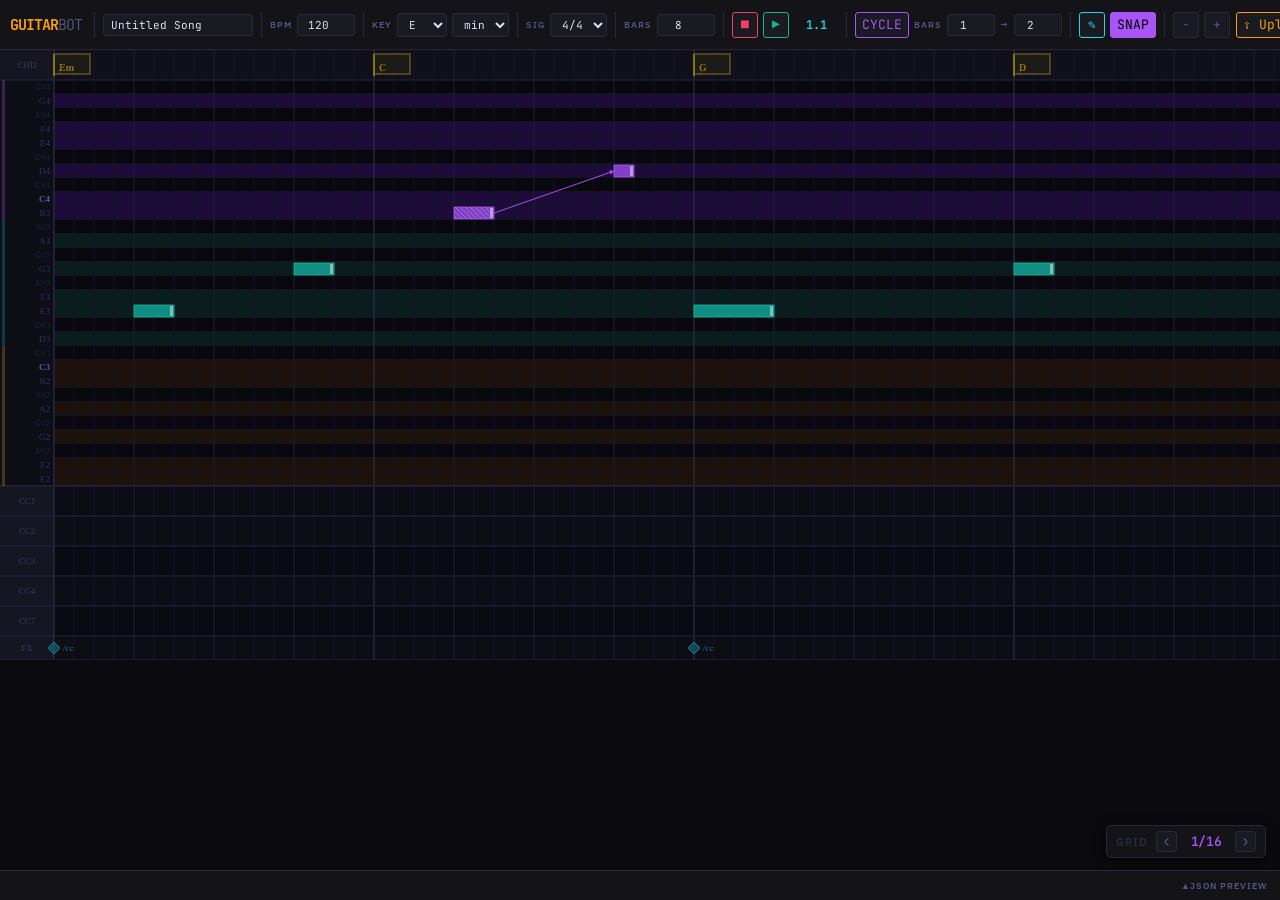
==== commit b57f1951: "MIDI QOL" ====
--- a/sequencer.html
+++ b/sequencer.html
@@ -346,8 +346,15 @@
 // ═══════════════════════════════════════════════
 const MIDI_MIN=40, MIDI_MAX=68, NOTE_COUNT=29;
 const noteH_DEFAULT=14, noteH_MIN=6, noteH_MAX=50;
-let noteH=noteH_MAX;
-const LABEL_W=54, CHORD_H=30, MIDI_H=30;
+let noteH=noteH_DEFAULT;
+const LABEL_W=54, CHORD_H=30;
+const MIDI_GENERAL_LANE_H=24;
+const MIDI_AUTOMATION_LANE_H=30;
+const MIDI_AUTOMATION_CCS=[1,2,3,4,7];
+const MIDI_LANE_COUNT=1+MIDI_AUTOMATION_CCS.length;
+const MIDI_AUTOMATION_TOTAL_H=MIDI_AUTOMATION_CCS.length*MIDI_AUTOMATION_LANE_H;
+const MIDI_GENERAL_LANE_INDEX=MIDI_AUTOMATION_CCS.length;
+const MIDI_H=MIDI_AUTOMATION_TOTAL_H+MIDI_GENERAL_LANE_H;
 const rollH=()=>NOTE_COUNT*noteH;
 const canvasH=()=>CHORD_H+rollH()+MIDI_H;
 const SUBDIV=4; // used by formatBeat/parseBeat for 3-part display only
@@ -374,6 +381,7 @@
 const NOTE_NAMES=["C","C#","D","D#","E","F","F#","G","G#","A","A#","B"];
 const noteName=m=>NOTE_NAMES[m%12]+(Math.floor(m/12)-1);
 const strOf=m=>STRINGS.find(s=>m>=s.min&&m<=s.max)||STRINGS[0];
+const createEmptyMidiCurves=()=>Object.fromEntries(MIDI_AUTOMATION_CCS.map(cc=>[String(cc),[]]));
 
 // ═══════════════════════════════════════════════
 // STATE
@@ -382,6 +390,7 @@
   songName:"Untitled Song", bpm:120, keyRoot:"E", keyMode:"minor",
   timeSig:"4/4", measures:8,
   pluck:[], chord:[], midi:[],
+  midiCurves:createEmptyMidiCurves(),
   nextId:1, zoom:80, scrollX:0,
   playing:false, playBeat:0,
   cycleEnabled:false,
@@ -393,6 +402,7 @@
   selPluckIds:new Set(),
   clipboardPluck:null,
   pasteAnchor:null,
+  focusedCCLane:null,
   selPluck:null, selChord:null, selMidi:null,
 };
 
@@ -402,6 +412,31 @@
 const xToBeat=x=>(x-LABEL_W+S.scrollX)/S.zoom;
 const noteToY=n=>CHORD_H+(MIDI_MAX-n)*noteH;
 const yToNote=y=>MIDI_MAX-Math.floor((y-CHORD_H)/noteH);
+const midiTopY=()=>CHORD_H+rollH();
+const hasFocusedCCLane=()=>Number.isInteger(S.focusedCCLane)&&S.focusedCCLane>=0&&S.focusedCCLane<MIDI_AUTOMATION_CCS.length;
+const midiLaneVisible=index=>!hasFocusedCCLane()||index===S.focusedCCLane;
+const midiLaneTop=index=>{
+  if(hasFocusedCCLane())return midiTopY();
+  return index===MIDI_GENERAL_LANE_INDEX?midiTopY()+MIDI_AUTOMATION_TOTAL_H:midiTopY()+(index*MIDI_AUTOMATION_LANE_H);
+};
+const midiLaneHeight=index=>{
+  if(!midiLaneVisible(index))return 0;
+  if(hasFocusedCCLane())return MIDI_H;
+  return index===MIDI_GENERAL_LANE_INDEX?MIDI_GENERAL_LANE_H:MIDI_AUTOMATION_LANE_H;
+};
+function midiLaneAtY(cy){
+  const rel=cy-midiTopY();
+  if(rel<0||rel>=MIDI_H)return-1;
+  if(hasFocusedCCLane())return S.focusedCCLane;
+  if(rel<MIDI_AUTOMATION_TOTAL_H)return Math.min(MIDI_AUTOMATION_CCS.length-1,Math.floor(rel/MIDI_AUTOMATION_LANE_H));
+  return MIDI_GENERAL_LANE_INDEX;
+}
+const midiValueFromY=(cy,lane)=>Math.round((1-clamp((cy-midiLaneTop(lane))/Math.max(1,midiLaneHeight(lane)),0,1))*127);
+const midiYFromValue=(value,lane)=>midiLaneTop(lane)+(1-clamp((parseFloat(value)||0)/127,0,1))*midiLaneHeight(lane);
+const laneForCC=cc=>{
+  const index=MIDI_AUTOMATION_CCS.indexOf(parseInt(cc,10));
+  return index>=0?index:-1;
+};
 const gridStep=()=>GRID_STEPS[S.gridIdx].beats;
 const snap=b=>{const gs=gridStep();return Math.round(b/gs)*gs;};
 const clamp=(v,a,b)=>Math.max(a,Math.min(b,v));
@@ -527,6 +562,65 @@
   return inferred>=0?inferred:0;
 }
 
+function normalizeMidiCurvePoints(points){
+  const sorted=[...points].sort((a,b)=>a.beat-b.beat);
+  const deduped=[];
+  for(const point of sorted){
+    const beat=trimBeatNumber(Math.max(0,parseFloat(point.beat)||0));
+    const value=clamp(Math.round(parseFloat(point.value)||0),0,127);
+    if(deduped.length&&Math.abs(deduped[deduped.length-1].beat-beat)<1e-4){
+      deduped[deduped.length-1]={beat,value};
+    }else{
+      deduped.push({beat,value});
+    }
+  }
+  return deduped;
+}
+
+function upsertMidiCurvePoint(cc,beat,value){
+  const key=String(cc);
+  const targetBeat=trimBeatNumber(Math.max(0,beat));
+  const targetValue=clamp(Math.round(value),0,127);
+  const points=S.midiCurves[key]||[];
+
+  const filtered=points.filter(point=>{
+    const pointBeat=trimBeatNumber(Math.max(0,parseFloat(point.beat)||0));
+    if(!S.snapEnabled)return Math.abs(pointBeat-targetBeat)>1e-4;
+    return Math.abs(snap(pointBeat)-targetBeat)>1e-4;
+  });
+  filtered.push({beat:targetBeat,value:targetValue});
+  S.midiCurves[key]=normalizeMidiCurvePoints(filtered);
+}
+
+function clearMidiCurveRange(cc,startBeat,endBeat){
+  const key=String(cc);
+  const lo=Math.min(startBeat,endBeat);
+  const hi=Math.max(startBeat,endBeat);
+  const eps=1e-4;
+  const points=S.midiCurves[key]||[];
+  S.midiCurves[key]=points.filter(point=>{
+    const pointBeat=trimBeatNumber(Math.max(0,parseFloat(point.beat)||0));
+    return !(pointBeat>lo+eps&&pointBeat<hi-eps);
+  });
+}
+
+function midiAutomationEvents(){
+  const events=[];
+  const interpDefault=1;
+  for(const cc of MIDI_AUTOMATION_CCS){
+    const points=normalizeMidiCurvePoints(S.midiCurves[String(cc)]||[]);
+    points.forEach((point,index)=>{
+      events.push({
+        address:'/cc',
+        args:[cc,point.value],
+        interp:index<points.length-1?interpDefault:0,
+        beat:beatLabel(point.beat),
+      });
+    });
+  }
+  return events;
+}
+
 function drawSlideLinks(){
   const byString=[[],[],[]];
   for(const ev of S.pluck){
@@ -599,8 +693,14 @@
     ctx.fillStyle='#14141e'; ctx.fillRect(LABEL_W,y+noteH-1,CW-LABEL_W,1);
   }
   // MIDI lane
-  const my=CHORD_H+rollH();
-  ctx.fillStyle='#0c0c14'; ctx.fillRect(0,my,CW,MIDI_H);
+  const my=midiTopY();
+  for(let lane=0;lane<MIDI_LANE_COUNT;lane++){
+    if(!midiLaneVisible(lane))continue;
+    const top=midiLaneTop(lane);
+    const height=midiLaneHeight(lane);
+    ctx.fillStyle=lane===0?'#0c0c14':(lane%2===0?'#0a0a12':'#0d0d16');
+    ctx.fillRect(LABEL_W,top,CW-LABEL_W,height);
+  }
   // Label column
   ctx.fillStyle='#0e0e16';
   ctx.fillRect(0,0,LABEL_W,canvasH());
@@ -609,7 +709,13 @@
   // Lane labels
   ctx.fillStyle='#383860'; ctx.font='500 9px "JetBrains Mono"'; ctx.textAlign='center';
   ctx.fillText('CHD',LABEL_W/2,CHORD_H/2+3);
-  ctx.fillText('FX',LABEL_W/2,my+MIDI_H/2+3);
+  for(let lane=0;lane<MIDI_LANE_COUNT;lane++){
+    if(!midiLaneVisible(lane))continue;
+    const top=midiLaneTop(lane);
+    const h=midiLaneHeight(lane);
+    const label=lane===MIDI_GENERAL_LANE_INDEX?'FX':`CC${MIDI_AUTOMATION_CCS[lane]}`;
+    ctx.fillText(label,LABEL_W/2,top+h/2+3);
+  }
 }
 
 function drawGrid(){
@@ -635,6 +741,12 @@
   [[0,CHORD_H],[0,CHORD_H+rollH()]].forEach(([,y])=>{
     ctx.beginPath(); ctx.moveTo(0,y); ctx.lineTo(CW,y); ctx.stroke();
   });
+  for(let lane=0;lane<MIDI_LANE_COUNT;lane++){
+    if(!midiLaneVisible(lane))continue;
+    const y=midiLaneTop(lane);
+    ctx.beginPath(); ctx.moveTo(0,y); ctx.lineTo(CW,y); ctx.stroke();
+  }
+  ctx.beginPath(); ctx.moveTo(0,midiTopY()+MIDI_H); ctx.lineTo(CW,midiTopY()+MIDI_H); ctx.stroke();
   ctx.beginPath(); ctx.moveTo(LABEL_W,0); ctx.lineTo(LABEL_W,canvasH()); ctx.stroke();
 }
 
@@ -673,7 +785,8 @@
 }
 
 function drawMidiLane(){
-  const my=CHORD_H+rollH(), cy=my+MIDI_H/2;
+  if(midiLaneVisible(MIDI_GENERAL_LANE_INDEX)){
+  const cy=midiLaneTop(MIDI_GENERAL_LANE_INDEX)+midiLaneHeight(MIDI_GENERAL_LANE_INDEX)/2;
   S.midi.forEach(ev=>{
     const x=beatToX(parseBeat(ev.beat));
     if(x<LABEL_W-20||x>CW+20)return;
@@ -689,6 +802,39 @@
     ctx.fillStyle=col; ctx.font='500 9px "JetBrains Mono"';
     ctx.textAlign='left'; ctx.fillText(ev.address,x+sz+3,cy+3);
   });
+  }
+
+  for(const cc of MIDI_AUTOMATION_CCS){
+    const lane=laneForCC(cc);
+    const points=[...(S.midiCurves[String(cc)]||[])].sort((a,b)=>a.beat-b.beat);
+    if(!points.length)continue;
+
+    const color=cc===7?'#22d3ee':'#a855f7';
+    ctx.strokeStyle=color;
+    ctx.lineWidth=1.8;
+    ctx.globalAlpha=0.9;
+    ctx.beginPath();
+    points.forEach((point,index)=>{
+      const x=beatToX(point.beat);
+      const y=midiYFromValue(point.value,lane);
+      if(index===0)ctx.moveTo(x,y); else ctx.lineTo(x,y);
+    });
+    ctx.stroke();
+    ctx.globalAlpha=1;
+
+    for(const point of points){
+      const x=beatToX(point.beat);
+      const y=midiYFromValue(point.value,lane);
+      if(x<LABEL_W-4||x>CW+4)continue;
+      ctx.beginPath();
+      ctx.arc(x,y,2.7,0,Math.PI*2);
+      ctx.fillStyle=color;
+      ctx.fill();
+      ctx.strokeStyle='#0b0b0f';
+      ctx.lineWidth=1;
+      ctx.stroke();
+    }
+  }
 }
 
 function drawNotes(){
@@ -875,6 +1021,17 @@
     updateHoverCursor(cx,cy);
     return;
   }
+  if(drag.type==='midi-curve'){
+    const beat=normalizeBeat(clamp(xToBeat(cx),0,totalBeats()));
+    const value=midiValueFromY(cy,drag.lane);
+    if(S.snapEnabled&&typeof drag.lastBeat==='number'&&Math.abs(beat-drag.lastBeat)>1e-4){
+      clearMidiCurveRange(drag.cc,drag.lastBeat,beat);
+    }
+    upsertMidiCurvePoint(drag.cc,beat,value);
+    drag.lastBeat=beat;
+    render();
+    return;
+  }
   if(drag.type==='cycle-move'){
     const m=bpm();
     const deltaBeats=xToBeat(cx)-drag.startBeat;
@@ -972,6 +1129,12 @@
 
 canvas.addEventListener('pointerup',()=>{
   if(!drag)return;
+  if(drag.type==='midi-curve'){
+    syncJSON();
+    drag=null;
+    render();
+    return;
+  }
   if(drag.type==='cycle-move'){
     drag=null;
     render();
@@ -992,6 +1155,13 @@
   const r=canvas.getBoundingClientRect();
   const cx=e.clientX-r.left;
   const cy=e.clientY-r.top;
+
+  const lane=midiLaneAtY(cy);
+  if(cx<LABEL_W&&lane>=0&&lane!==MIDI_GENERAL_LANE_INDEX){
+    S.focusedCCLane=(S.focusedCCLane===lane)?null:lane;
+    render();
+    return;
+  }
 
   if(cx>=LABEL_W&&cy<CHORD_H){
     const b=normalizeBeat(Math.max(0,xToBeat(cx)));
@@ -1073,6 +1243,18 @@
 }
 function midiDown(cx,cy,e){
   if(cx<LABEL_W)return;
+  const lane=midiLaneAtY(cy);
+  if(lane<0)return;
+  if(lane!==MIDI_GENERAL_LANE_INDEX){
+    const cc=MIDI_AUTOMATION_CCS[lane];
+    const beat=normalizeBeat(clamp(xToBeat(cx),0,totalBeats()));
+    const value=midiValueFromY(cy,lane);
+    upsertMidiCurvePoint(cc,beat,value);
+    drag={type:'midi-curve',cc,lane,lastBeat:beat};
+    render();
+    syncJSON();
+    return;
+  }
   const hit=hitMidi(cx,cy);
   if(hit){selMidi(hit.id);showMPop(hit,e.clientX,e.clientY)}
   else{const b=normalizeBeat(Math.max(0,xToBeat(cx)));if(b<totalBeats()){addMidi(b);render()}}
@@ -1096,7 +1278,7 @@
 }
 
 function updateHoverCursor(cx,cy){
-  const myY=CHORD_H+rollH();
+  const myY=midiTopY();
   if(cx>=LABEL_W&&cy<CHORD_H){
     const cycle=getCycleRange();
     if(cycle){
@@ -1114,6 +1296,11 @@
     return;
   }
   if(cx<LABEL_W||cy<CHORD_H||cy>=myY){
+    if(cy>=myY&&cy<myY+MIDI_H){
+      const lane=midiLaneAtY(cy);
+      canvas.style.cursor=lane>=0&&lane!==MIDI_GENERAL_LANE_INDEX?'crosshair':'default';
+      return;
+    }
     canvas.style.cursor=S.editMode==='draw'?'default':'crosshair';
     return;
   }
@@ -1131,7 +1318,8 @@
   }return null;
 }
 function hitMidi(cx,cy){
-  const my=CHORD_H+rollH(), cy2=my+MIDI_H/2;
+  if(midiLaneAtY(cy)!==MIDI_GENERAL_LANE_INDEX)return null;
+  const cy2=midiLaneTop(MIDI_GENERAL_LANE_INDEX)+midiLaneHeight(MIDI_GENERAL_LANE_INDEX)/2;
   for(const ev of S.midi){
     const x=beatToX(parseBeat(ev.beat));
     if(Math.abs(cx-x)<10&&Math.abs(cy-cy2)<10)return ev;
@@ -1548,10 +1736,13 @@
           return o;
         })});
   }
-  if(S.midi.length){
+  const combinedMidi=[
+    ...S.midi.map(e=>({address:e.address,args:e.args,interp:e.interp,beat:e.beat})),
+    ...midiAutomationEvents(),
+  ].sort((a,b)=>parseBeat(a.beat)-parseBeat(b.beat));
+  if(combinedMidi.length){
     tracks.push({name:"midi_fx",type:"midi",
-      events:[...S.midi].sort((a,b)=>parseBeat(a.beat)-parseBeat(b.beat))
-        .map(e=>({address:e.address,args:e.args,interp:e.interp,beat:e.beat}))});
+      events:combinedMidi});
   }
   return{song:{name:S.songName,meta:{key:`${S.keyRoot} ${S.keyMode}`,time_signature:S.timeSig,bpm:S.bpm,tempo_curve:[{time:0.0,bpm:S.bpm}]},tracks}};
 }
@@ -1715,7 +1906,7 @@
       document.getElementById('key-mode').value=S.keyMode}
     if(m.time_signature){S.timeSig=m.time_signature;document.getElementById('time-sig').value=S.timeSig}
   }
-  S.pluck=[]; S.chord=[]; S.midi=[]; S.nextId=1;
+  S.pluck=[]; S.chord=[]; S.midi=[]; S.midiCurves=createEmptyMidiCurves(); S.focusedCCLane=null; S.nextId=1;
   S.selPluck=null; S.selPluckIds.clear(); S.selChord=null; S.selMidi=null; closeInsp();
   let maxB=0;
   (song.tracks||[]).forEach(tr=>{
@@ -1738,7 +1929,15 @@
       } else if(tr.type==='chord'){
         S.chord.push({id:S.nextId++,chord:ev.chord||'Em',beat:hasBeat?ev.beat:beatLabel(b)});
       } else if(tr.type==='midi'){
-        S.midi.push({id:S.nextId++,address:ev.address||'/cc',args:ev.args||[],interp:ev.interp??0,beat:hasBeat?ev.beat:beatLabel(b)});
+        const address=ev.address||'/cc';
+        const args=Array.isArray(ev.args)?ev.args:[];
+        const cc=args.length?parseInt(args[0],10):NaN;
+        const value=args.length>1?parseFloat(args[1]):0;
+        if(address==='/cc'&&MIDI_AUTOMATION_CCS.includes(cc)){
+          upsertMidiCurvePoint(cc,b,clamp(Math.round(Number.isFinite(value)?value:0),0,127));
+        } else {
+          S.midi.push({id:S.nextId++,address,args,interp:ev.interp??0,beat:hasBeat?ev.beat:beatLabel(b)});
+        }
       }
     });
   });
@@ -1831,6 +2030,11 @@
   if(tag==='INPUT'||tag==='SELECT'||tag==='TEXTAREA')return;
 
   const k=e.key.toLowerCase();
+  if(e.key==='Escape'&&hasFocusedCCLane()){
+    S.focusedCCLane=null;
+    render();
+    return;
+  }
   if(k==='b'){setEditMode(S.editMode==='draw'?'select':'draw');render();return;}
   if((e.ctrlKey||e.metaKey)&&k==='a'){
     e.preventDefault();
@@ -1878,13 +2082,15 @@
   S.cycleStartBar=1;
   S.cycleEndBar=2;
   S.scrollX=0;
-  noteH=noteH_MAX;
+  noteH=noteH_DEFAULT;
   S.editMode='select';
   S.snapEnabled=true;
   S.gridIdx=1;
   S.pluck=[];
   S.chord=[];
   S.midi=[];
+  S.midiCurves=createEmptyMidiCurves();
+  S.focusedCCLane=null;
   S.nextId=1;
   S.selPluckIds.clear();
   S.clipboardPluck=null;
